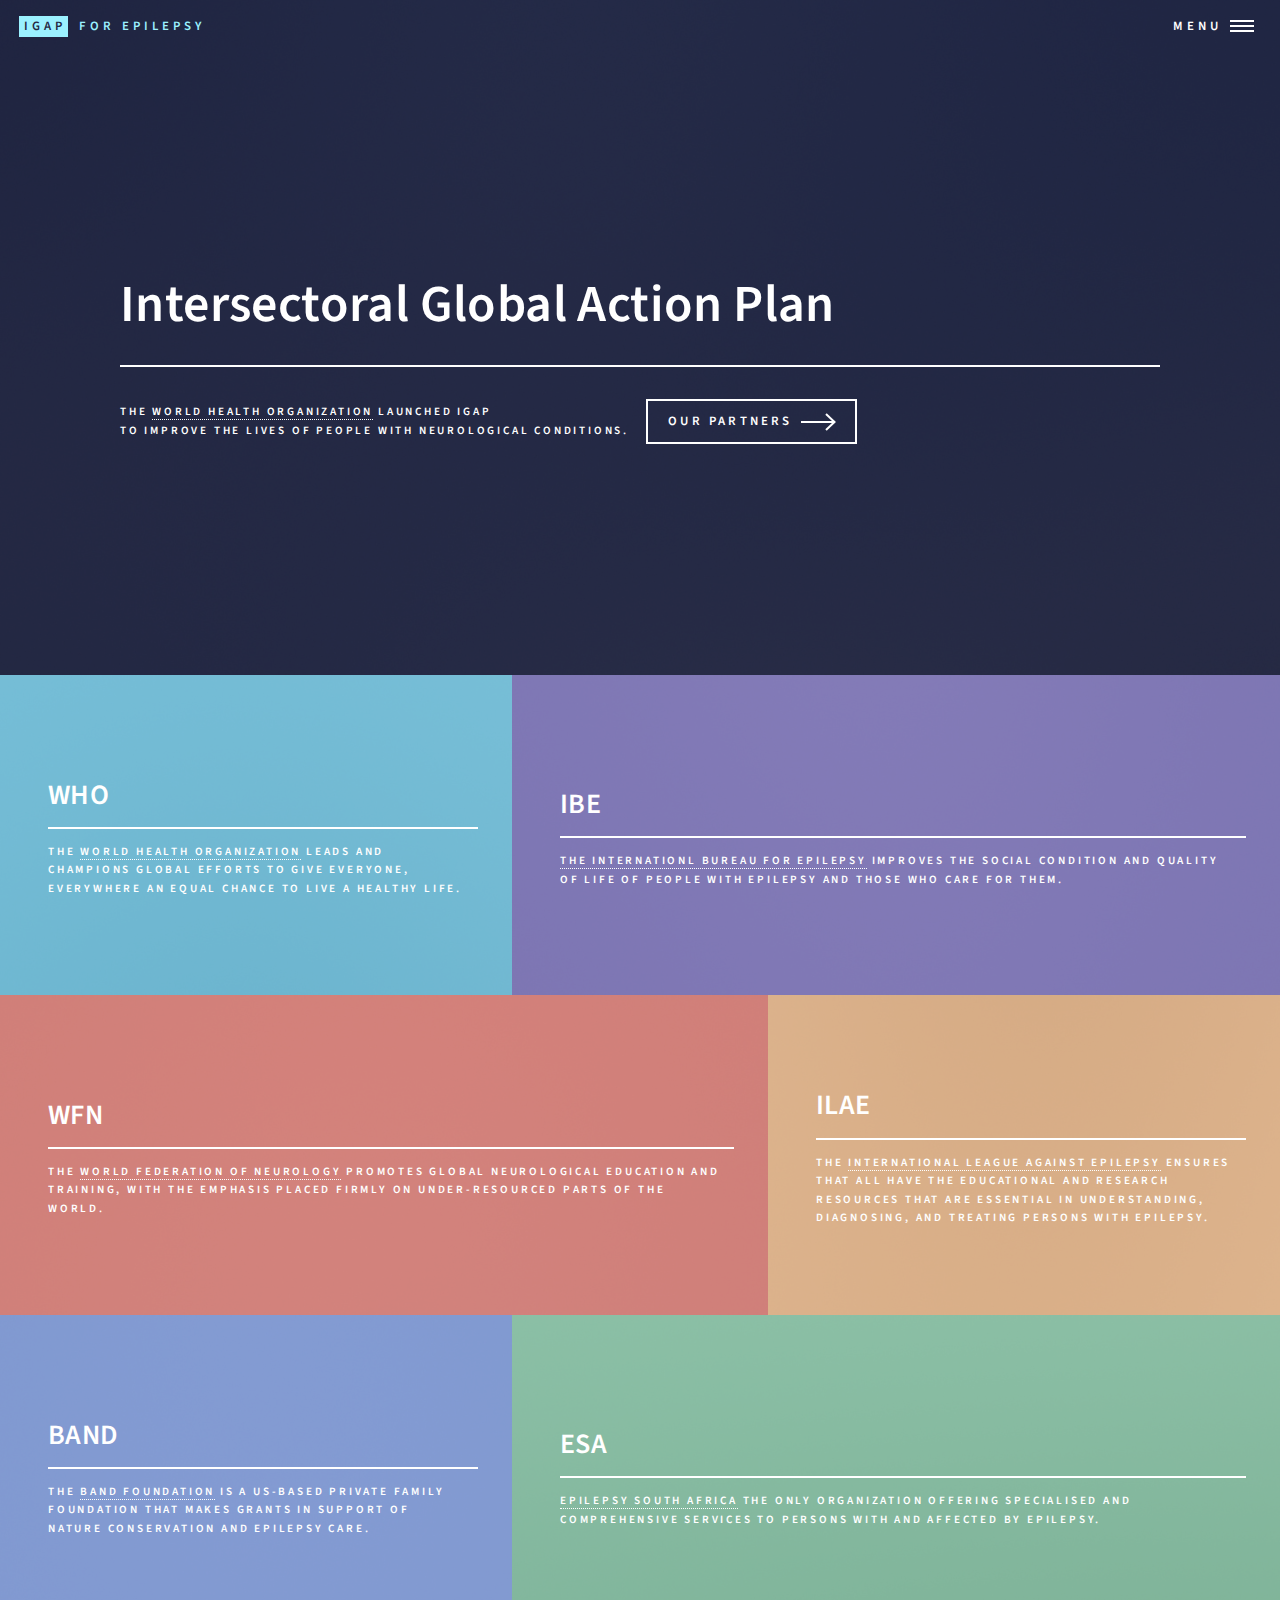
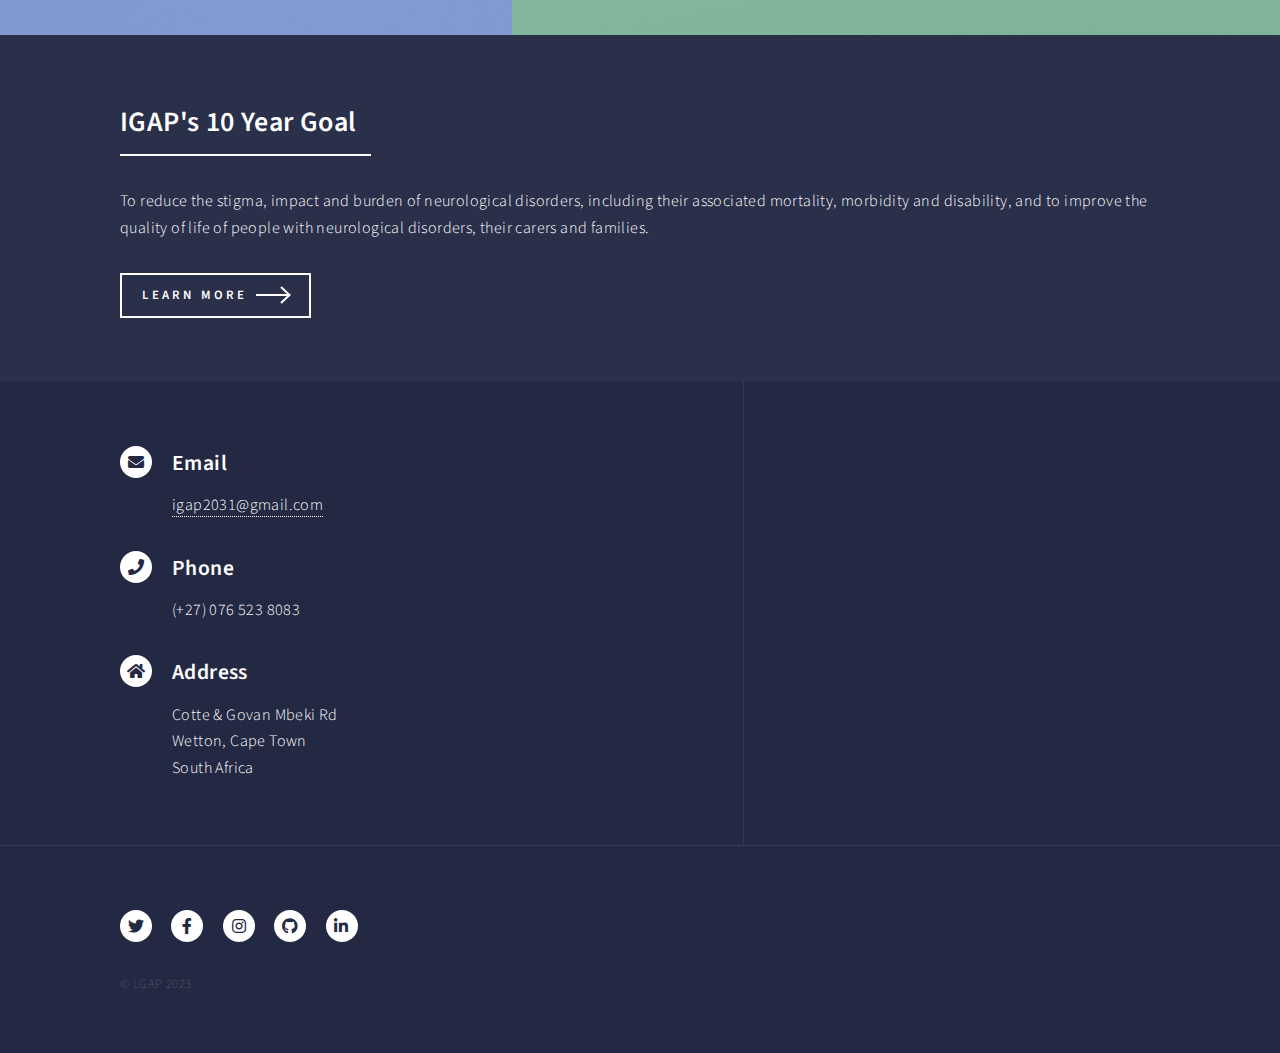
==== index.html @ 1a33cb38 "lgap initial" ====
<!DOCTYPE HTML>
<html>
	<head>
		<title>IGAP for Epilepsy</title>
		<meta charset="utf-8" />
		<meta name="viewport" content="width=device-width, initial-scale=1, user-scalable=no" />
		<link rel="stylesheet" href="assets/css/main.css" />
		<noscript><link rel="stylesheet" href="assets/css/noscript.css" /></noscript>
	</head>
	<body class="is-preload">

		<!-- Wrapper -->
			<div id="wrapper">

				<!-- Header -->
					<header id="header" class="alt">
						<a href="index.html" class="logo"><strong>IGAP</strong> <span>for Epilepsy</span></a>
						<nav>
							<a href="#menu">Menu</a>
						</nav>
					</header>

				<!-- Menu -->
					<nav id="menu">
						<ul class="links">
							<li><a href="index.html">Home</a></li>
							<li><a href="landing.html">Partners</a></li>
							<!-- <li><a href="#">Generic</a></li>
							<li><a href="elements.html">Elements</a></li> -->
						</ul>
					</nav>

				<!-- Banner -->
					<section id="banner" class="major">
						<div class="inner">
							<header class="major">
								<h1>Intersectoral Global Action Plan</h1>
							</header>
							<div class="content">
								<p>The <a href="https://www.who.int/">World Health Organization</a> launched IGAP<br/>
									to improve the lives of people with Neurological conditions. </p>
								<ul class="actions">
									<li><a href="#one" class="button next scrolly">Our Partners</a></li>
								</ul>
							</div>
						</div>
					</section>

				<!-- Main -->
					<div id="main">

						<!-- One -->
							<section id="one" class="tiles">
								<article>
									<span class="image">
										<img src="images/pic01.jpg" alt="" />
									</span>
									<header class="major">
										<h3><a href="landing.html" class="link">WHO</a></h3>
										<p>The <a href="https://www.who.int/about" target="_blank">World Health Organization</a> leads and champions global efforts to give everyone, everywhere an equal chance to live a healthy life.</p>
									</header>
								</article>
								<article>
									<span class="image">
										<img src="images/pic02.jpg" alt="" />
									</span>
									<header class="major">
										<h3><a href="landing.html" class="link">IBE</a></h3>
										<p><a href="https://www.ibe-epilepsy.org/about/" target="_blank">The Internationl Bureau for Epilepsy</a> improves the social condition and quality of life of people with epilepsy and those who care for them.</p>
									</header>
								</article>
								<article>
									<span class="image">
										<img src="images/pic06.jpg" alt="" />
									</span>
									<header class="major">
										<h3><a href="landing.html" class="link">WFN</a></h3>
										<p>The <a href="https://wfneurology.org/about-us" target="_blank">World Federation of Neurology</a> promotes global neurological education and training, with the emphasis placed firmly on under-resourced parts of the world.</p>
									</header>
								</article>
								<article>
									<span class="image">
										<img src="images/pic04.jpg" alt="" />
									</span>
									<header class="major">
										<h3><a href="landing.html" class="link">ILAE</a></h3>
										<p>The <a href="https://www.ilae.org/about-ilae" target="blank">International League Against Epilepsy</a> ensures that all have the educational and research resources that are essential in understanding, diagnosing, and treating persons with epilepsy.

										</p>
									</header>
								</article>
								<article>
									<span class="image">
										<img src="images/pic05.jpg" alt="" />
									</span>
									<header class="major">
										<h3><a href="landing.html" class="link">BAND</a></h3>
										<p>The <a href="https://bandfdn.org/about/" target="_blank">Band Foundation</a> is a US-based private family foundation that makes grants in support of nature conservation and epilepsy care.</a></p>
									</header>
								</article>
								<article>
									<span class="image">
										<img src="images/pic03.jpg" alt="" />
									</span>
									<header class="major">
										<h3><a href="landing.html" class="link">ESA</a></h3>
										<p><a href="https://epilepsy.org.za/about/" target="_blank">Epilepsy South Africa</a> the only organization offering specialised and comprehensive services to persons with and affected by epilepsy.</a></p>
									</header>	
								</article>
							</section>

						<!-- Two -->
							<section id="two">
								<div class="inner">
									<header class="major">
										<h2>IGAP's 10 Year Goal</h2>
									</header>
									<p>To reduce the stigma,
										impact and burden of
										neurological disorders,
										including their
										associated mortality,
										morbidity and disability,
										and to improve the
										quality of life of people
										with neurological
										disorders, their carers
										and families.</p>
									<ul class="actions">
										<li><a href="landing.html" class="button next">Learn More</a></li>
									</ul>
								</div>
							</section>

					</div>

				<!-- Contact -->
					<section id="contact">
						<div class="inner">
							<section>
								<section>
									<div class="contact-method">
										<span class="icon solid alt fa-envelope"></span>
										<h3>Email</h3>
										<a href="mailto:igap2031@gmail.com">igap2031@gmail.com</a>
									</div>
								</section>
								<section>
									<div class="contact-method">
										<span class="icon solid alt fa-phone"></span>
										<h3>Phone</h3>
										<span>(+27) 076 523 8083</span>
									</div>
								</section>
								<section>
									<div class="contact-method">
										<span class="icon solid alt fa-home"></span>
										<h3>Address</h3>
										<span>Cotte &amp; Govan Mbeki Rd<br />
										Wetton, Cape Town<br />
										South Africa</span><br/>

										
									</div>
								</section>
							</section>
						</div>
					</section>

				<!-- Footer -->
					<footer id="footer">
						<div class="inner">
							<ul class="icons">
								<li><a href="#" class="icon brands alt fa-twitter"><span class="label">Twitter</span></a></li>
								<li><a href="#" class="icon brands alt fa-facebook-f"><span class="label">Facebook</span></a></li>
								<li><a href="#" class="icon brands alt fa-instagram"><span class="label">Instagram</span></a></li>
								<li><a href="#" class="icon brands alt fa-github"><span class="label">GitHub</span></a></li>
								<li><a href="#" class="icon brands alt fa-linkedin-in"><span class="label">LinkedIn</span></a></li>
							</ul>
							<ul class="copyright">
								<li>&copy; LGAP 2023</li>
							</ul>
						</div>
					</footer>

			</div>

		<!-- Scripts -->
			<script src="assets/js/jquery.min.js"></script>
			<script src="assets/js/jquery.scrolly.min.js"></script>
			<script src="assets/js/jquery.scrollex.min.js"></script>
			<script src="assets/js/browser.min.js"></script>
			<script src="assets/js/breakpoints.min.js"></script>
			<script src="assets/js/util.js"></script>
			<script src="assets/js/main.js"></script>

	</body>
</html>
---- assets/css/main.css ----
@import url(fontawesome-all.min.css);
@import url("https://fonts.googleapis.com/css?family=Source+Sans+Pro:300,300italic,600,600italic");

/*
	Forty by HTML5 UP
	html5up.net | @ajlkn
	Free for personal and commercial use under the CCA 3.0 license (html5up.net/license)
*/

html, body, div, span, applet, object,
iframe, h1, h2, h3, h4, h5, h6, p, blockquote,
pre, a, abbr, acronym, address, big, cite,
code, del, dfn, em, img, ins, kbd, q, s, samp,
small, strike, strong, sub, sup, tt, var, b,
u, i, center, dl, dt, dd, ol, ul, li, fieldset,
form, label, legend, table, caption, tbody,
tfoot, thead, tr, th, td, article, aside,
canvas, details, embed, figure, figcaption,
footer, header, hgroup, menu, nav, output, ruby,
section, summary, time, mark, audio, video {
	margin: 0;
	padding: 0;
	border: 0;
	font-size: 100%;
	font: inherit;
	vertical-align: baseline;}

article, aside, details, figcaption, figure,
footer, header, hgroup, menu, nav, section {
	display: block;}

body {
	line-height: 1;
}

ol, ul {
	list-style: none;
}

blockquote, q {
	quotes: none;
}

	blockquote:before, blockquote:after, q:before, q:after {
		content: '';
		content: none;
	}

table {
	border-collapse: collapse;
	border-spacing: 0;
}

body {
	-webkit-text-size-adjust: none;
}

mark {
	background-color: transparent;
	color: inherit;
}

input::-moz-focus-inner {
	border: 0;
	padding: 0;
}

input, select, textarea {
	-moz-appearance: none;
	-webkit-appearance: none;
	-ms-appearance: none;
	appearance: none;
}

/* Basic */

	@-ms-viewport {
		width: device-width;
	}

	body {
		-ms-overflow-style: scrollbar;
	}

	@media screen and (max-width: 480px) {

		html, body {
			min-width: 320px;
		}

	}

	html {
		box-sizing: border-box;
	}

	*, *:before, *:after {
		box-sizing: inherit;
	}

	body {
		background: #242943;
	}

		body.is-preload *, body.is-preload *:before, body.is-preload *:after {
			-moz-animation: none !important;
			-webkit-animation: none !important;
			-ms-animation: none !important;
			animation: none !important;
			-moz-transition: none !important;
			-webkit-transition: none !important;
			-ms-transition: none !important;
			transition: none !important;
		}

/* Type */

	body, input, select, textarea {
		color: #ffffff;
		font-family: "Source Sans Pro", Helvetica, sans-serif;
		font-size: 17pt;
		font-weight: 300;
		letter-spacing: 0.025em;
		line-height: 1.65;
	}

		@media screen and (max-width: 1680px) {

			body, input, select, textarea {
				font-size: 14pt;
			}

		}

		@media screen and (max-width: 1280px) {

			body, input, select, textarea {
				font-size: 12pt;
			}

		}

		@media screen and (max-width: 360px) {

			body, input, select, textarea {
				font-size: 11pt;
			}

		}

	a {
		-moz-transition: color 0.2s ease-in-out, border-bottom-color 0.2s ease-in-out;
		-webkit-transition: color 0.2s ease-in-out, border-bottom-color 0.2s ease-in-out;
		-ms-transition: color 0.2s ease-in-out, border-bottom-color 0.2s ease-in-out;
		transition: color 0.2s ease-in-out, border-bottom-color 0.2s ease-in-out;
		border-bottom: dotted 1px;
		color: inherit;
		text-decoration: none;
	}

		a:hover {
			border-bottom-color: transparent;
			color: #9bf1ff !important;
		}

		a:active {
			color: #53e3fb !important;
		}

	strong, b {
		color: #ffffff;
		font-weight: 600;
	}

	em, i {
		font-style: italic;
	}

	p {
		margin: 0 0 2em 0;
	}

	h1, h2, h3, h4, h5, h6 {
		color: #ffffff;
		font-weight: 600;
		line-height: 1.65;
		margin: 0 0 1em 0;
	}

		h1 a, h2 a, h3 a, h4 a, h5 a, h6 a {
			color: inherit;
			border-bottom: 0;
		}

	h1 {
		font-size: 2.5em;
	}

	h2 {
		font-size: 1.75em;
	}

	h3 {
		font-size: 1.35em;
	}

	h4 {
		font-size: 1.1em;
	}

	h5 {
		font-size: 0.9em;
	}

	h6 {
		font-size: 0.7em;
	}

	@media screen and (max-width: 736px) {

		h1 {
			font-size: 2em;
		}

		h2 {
			font-size: 1.5em;
		}

		h3 {
			font-size: 1.25em;
		}

	}

	sub {
		font-size: 0.8em;
		position: relative;
		top: 0.5em;
	}

	sup {
		font-size: 0.8em;
		position: relative;
		top: -0.5em;
	}

	blockquote {
		border-left: solid 4px rgba(212, 212, 255, 0.1);
		font-style: italic;
		margin: 0 0 2em 0;
		padding: 0.5em 0 0.5em 2em;
	}

	code {
		background: rgba(212, 212, 255, 0.035);
		font-family: "Courier New", monospace;
		font-size: 0.9em;
		margin: 0 0.25em;
		padding: 0.25em 0.65em;
	}

	pre {
		-webkit-overflow-scrolling: touch;
		font-family: "Courier New", monospace;
		font-size: 0.9em;
		margin: 0 0 2em 0;
	}

		pre code {
			display: block;
			line-height: 1.75;
			padding: 1em 1.5em;
			overflow-x: auto;
		}

	hr {
		border: 0;
		border-bottom: solid 1px rgba(212, 212, 255, 0.1);
		margin: 2em 0;
	}

		hr.major {
			margin: 3em 0;
		}

	.align-left {
		text-align: left;
	}

	.align-center {
		text-align: center;
	}

	.align-right {
		text-align: right;
	}

/* Row */

	.row {
		display: flex;
		flex-wrap: wrap;
		box-sizing: border-box;
		align-items: stretch;
	}

		.row > * {
			box-sizing: border-box;
		}

		.row.gtr-uniform > * > :last-child {
			margin-bottom: 0;
		}

		.row.aln-left {
			justify-content: flex-start;
		}

		.row.aln-center {
			justify-content: center;
		}

		.row.aln-right {
			justify-content: flex-end;
		}

		.row.aln-top {
			align-items: flex-start;
		}

		.row.aln-middle {
			align-items: center;
		}

		.row.aln-bottom {
			align-items: flex-end;
		}

		.row > .imp {
			order: -1;
		}

		.row > .col-1 {
			width: 8.33333%;
		}

		.row > .off-1 {
			margin-left: 8.33333%;
		}

		.row > .col-2 {
			width: 16.66667%;
		}

		.row > .off-2 {
			margin-left: 16.66667%;
		}

		.row > .col-3 {
			width: 25%;
		}

		.row > .off-3 {
			margin-left: 25%;
		}

		.row > .col-4 {
			width: 33.33333%;
		}

		.row > .off-4 {
			margin-left: 33.33333%;
		}

		.row > .col-5 {
			width: 41.66667%;
		}

		.row > .off-5 {
			margin-left: 41.66667%;
		}

		.row > .col-6 {
			width: 50%;
		}

		.row > .off-6 {
			margin-left: 50%;
		}

		.row > .col-7 {
			width: 58.33333%;
		}

		.row > .off-7 {
			margin-left: 58.33333%;
		}

		.row > .col-8 {
			width: 66.66667%;
		}

		.row > .off-8 {
			margin-left: 66.66667%;
		}

		.row > .col-9 {
			width: 75%;
		}

		.row > .off-9 {
			margin-left: 75%;
		}

		.row > .col-10 {
			width: 83.33333%;
		}

		.row > .off-10 {
			margin-left: 83.33333%;
		}

		.row > .col-11 {
			width: 91.66667%;
		}

		.row > .off-11 {
			margin-left: 91.66667%;
		}

		.row > .col-12 {
			width: 100%;
		}

		.row > .off-12 {
			margin-left: 100%;
		}

		.row.gtr-0 {
			margin-top: 0;
			margin-left: 0em;
		}

			.row.gtr-0 > * {
				padding: 0 0 0 0em;
			}

			.row.gtr-0.gtr-uniform {
				margin-top: 0em;
			}

				.row.gtr-0.gtr-uniform > * {
					padding-top: 0em;
				}

		.row.gtr-25 {
			margin-top: 0;
			margin-left: -0.5em;
		}

			.row.gtr-25 > * {
				padding: 0 0 0 0.5em;
			}

			.row.gtr-25.gtr-uniform {
				margin-top: -0.5em;
			}

				.row.gtr-25.gtr-uniform > * {
					padding-top: 0.5em;
				}

		.row.gtr-50 {
			margin-top: 0;
			margin-left: -1em;
		}

			.row.gtr-50 > * {
				padding: 0 0 0 1em;
			}

			.row.gtr-50.gtr-uniform {
				margin-top: -1em;
			}

				.row.gtr-50.gtr-uniform > * {
					padding-top: 1em;
				}

		.row {
			margin-top: 0;
			margin-left: -2em;
		}

			.row > * {
				padding: 0 0 0 2em;
			}

			.row.gtr-uniform {
				margin-top: -2em;
			}

				.row.gtr-uniform > * {
					padding-top: 2em;
				}

		.row.gtr-150 {
			margin-top: 0;
			margin-left: -3em;
		}

			.row.gtr-150 > * {
				padding: 0 0 0 3em;
			}

			.row.gtr-150.gtr-uniform {
				margin-top: -3em;
			}

				.row.gtr-150.gtr-uniform > * {
					padding-top: 3em;
				}

		.row.gtr-200 {
			margin-top: 0;
			margin-left: -4em;
		}

			.row.gtr-200 > * {
				padding: 0 0 0 4em;
			}

			.row.gtr-200.gtr-uniform {
				margin-top: -4em;
			}

				.row.gtr-200.gtr-uniform > * {
					padding-top: 4em;
				}

		@media screen and (max-width: 1680px) {

			.row {
				display: flex;
				flex-wrap: wrap;
				box-sizing: border-box;
				align-items: stretch;
			}

				.row > * {
					box-sizing: border-box;
				}

				.row.gtr-uniform > * > :last-child {
					margin-bottom: 0;
				}

				.row.aln-left {
					justify-content: flex-start;
				}

				.row.aln-center {
					justify-content: center;
				}

				.row.aln-right {
					justify-content: flex-end;
				}

				.row.aln-top {
					align-items: flex-start;
				}

				.row.aln-middle {
					align-items: center;
				}

				.row.aln-bottom {
					align-items: flex-end;
				}

				.row > .imp-xlarge {
					order: -1;
				}

				.row > .col-1-xlarge {
					width: 8.33333%;
				}

				.row > .off-1-xlarge {
					margin-left: 8.33333%;
				}

				.row > .col-2-xlarge {
					width: 16.66667%;
				}

				.row > .off-2-xlarge {
					margin-left: 16.66667%;
				}

				.row > .col-3-xlarge {
					width: 25%;
				}

				.row > .off-3-xlarge {
					margin-left: 25%;
				}

				.row > .col-4-xlarge {
					width: 33.33333%;
				}

				.row > .off-4-xlarge {
					margin-left: 33.33333%;
				}

				.row > .col-5-xlarge {
					width: 41.66667%;
				}

				.row > .off-5-xlarge {
					margin-left: 41.66667%;
				}

				.row > .col-6-xlarge {
					width: 50%;
				}

				.row > .off-6-xlarge {
					margin-left: 50%;
				}

				.row > .col-7-xlarge {
					width: 58.33333%;
				}

				.row > .off-7-xlarge {
					margin-left: 58.33333%;
				}

				.row > .col-8-xlarge {
					width: 66.66667%;
				}

				.row > .off-8-xlarge {
					margin-left: 66.66667%;
				}

				.row > .col-9-xlarge {
					width: 75%;
				}

				.row > .off-9-xlarge {
					margin-left: 75%;
				}

				.row > .col-10-xlarge {
					width: 83.33333%;
				}

				.row > .off-10-xlarge {
					margin-left: 83.33333%;
				}

				.row > .col-11-xlarge {
					width: 91.66667%;
				}

				.row > .off-11-xlarge {
					margin-left: 91.66667%;
				}

				.row > .col-12-xlarge {
					width: 100%;
				}

				.row > .off-12-xlarge {
					margin-left: 100%;
				}

				.row.gtr-0 {
					margin-top: 0;
					margin-left: 0em;
				}

					.row.gtr-0 > * {
						padding: 0 0 0 0em;
					}

					.row.gtr-0.gtr-uniform {
						margin-top: 0em;
					}

						.row.gtr-0.gtr-uniform > * {
							padding-top: 0em;
						}

				.row.gtr-25 {
					margin-top: 0;
					margin-left: -0.5em;
				}

					.row.gtr-25 > * {
						padding: 0 0 0 0.5em;
					}

					.row.gtr-25.gtr-uniform {
						margin-top: -0.5em;
					}

						.row.gtr-25.gtr-uniform > * {
							padding-top: 0.5em;
						}

				.row.gtr-50 {
					margin-top: 0;
					margin-left: -1em;
				}

					.row.gtr-50 > * {
						padding: 0 0 0 1em;
					}

					.row.gtr-50.gtr-uniform {
						margin-top: -1em;
					}

						.row.gtr-50.gtr-uniform > * {
							padding-top: 1em;
						}

				.row {
					margin-top: 0;
					margin-left: -2em;
				}

					.row > * {
						padding: 0 0 0 2em;
					}

					.row.gtr-uniform {
						margin-top: -2em;
					}

						.row.gtr-uniform > * {
							padding-top: 2em;
						}

				.row.gtr-150 {
					margin-top: 0;
					margin-left: -3em;
				}

					.row.gtr-150 > * {
						padding: 0 0 0 3em;
					}

					.row.gtr-150.gtr-uniform {
						margin-top: -3em;
					}

						.row.gtr-150.gtr-uniform > * {
							padding-top: 3em;
						}

				.row.gtr-200 {
					margin-top: 0;
					margin-left: -4em;
				}

					.row.gtr-200 > * {
						padding: 0 0 0 4em;
					}

					.row.gtr-200.gtr-uniform {
						margin-top: -4em;
					}

						.row.gtr-200.gtr-uniform > * {
							padding-top: 4em;
						}

		}

		@media screen and (max-width: 1280px) {

			.row {
				display: flex;
				flex-wrap: wrap;
				box-sizing: border-box;
				align-items: stretch;
			}

				.row > * {
					box-sizing: border-box;
				}

				.row.gtr-uniform > * > :last-child {
					margin-bottom: 0;
				}

				.row.aln-left {
					justify-content: flex-start;
				}

				.row.aln-center {
					justify-content: center;
				}

				.row.aln-right {
					justify-content: flex-end;
				}

				.row.aln-top {
					align-items: flex-start;
				}

				.row.aln-middle {
					align-items: center;
				}

				.row.aln-bottom {
					align-items: flex-end;
				}

				.row > .imp-large {
					order: -1;
				}

				.row > .col-1-large {
					width: 8.33333%;
				}

				.row > .off-1-large {
					margin-left: 8.33333%;
				}

				.row > .col-2-large {
					width: 16.66667%;
				}

				.row > .off-2-large {
					margin-left: 16.66667%;
				}

				.row > .col-3-large {
					width: 25%;
				}

				.row > .off-3-large {
					margin-left: 25%;
				}

				.row > .col-4-large {
					width: 33.33333%;
				}

				.row > .off-4-large {
					margin-left: 33.33333%;
				}

				.row > .col-5-large {
					width: 41.66667%;
				}

				.row > .off-5-large {
					margin-left: 41.66667%;
				}

				.row > .col-6-large {
					width: 50%;
				}

				.row > .off-6-large {
					margin-left: 50%;
				}

				.row > .col-7-large {
					width: 58.33333%;
				}

				.row > .off-7-large {
					margin-left: 58.33333%;
				}

				.row > .col-8-large {
					width: 66.66667%;
				}

				.row > .off-8-large {
					margin-left: 66.66667%;
				}

				.row > .col-9-large {
					width: 75%;
				}

				.row > .off-9-large {
					margin-left: 75%;
				}

				.row > .col-10-large {
					width: 83.33333%;
				}

				.row > .off-10-large {
					margin-left: 83.33333%;
				}

				.row > .col-11-large {
					width: 91.66667%;
				}

				.row > .off-11-large {
					margin-left: 91.66667%;
				}

				.row > .col-12-large {
					width: 100%;
				}

				.row > .off-12-large {
					margin-left: 100%;
				}

				.row.gtr-0 {
					margin-top: 0;
					margin-left: 0em;
				}

					.row.gtr-0 > * {
						padding: 0 0 0 0em;
					}

					.row.gtr-0.gtr-uniform {
						margin-top: 0em;
					}

						.row.gtr-0.gtr-uniform > * {
							padding-top: 0em;
						}

				.row.gtr-25 {
					margin-top: 0;
					margin-left: -0.375em;
				}

					.row.gtr-25 > * {
						padding: 0 0 0 0.375em;
					}

					.row.gtr-25.gtr-uniform {
						margin-top: -0.375em;
					}

						.row.gtr-25.gtr-uniform > * {
							padding-top: 0.375em;
						}

				.row.gtr-50 {
					margin-top: 0;
					margin-left: -0.75em;
				}

					.row.gtr-50 > * {
						padding: 0 0 0 0.75em;
					}

					.row.gtr-50.gtr-uniform {
						margin-top: -0.75em;
					}

						.row.gtr-50.gtr-uniform > * {
							padding-top: 0.75em;
						}

				.row {
					margin-top: 0;
					margin-left: -1.5em;
				}

					.row > * {
						padding: 0 0 0 1.5em;
					}

					.row.gtr-uniform {
						margin-top: -1.5em;
					}

						.row.gtr-uniform > * {
							padding-top: 1.5em;
						}

				.row.gtr-150 {
					margin-top: 0;
					margin-left: -2.25em;
				}

					.row.gtr-150 > * {
						padding: 0 0 0 2.25em;
					}

					.row.gtr-150.gtr-uniform {
						margin-top: -2.25em;
					}

						.row.gtr-150.gtr-uniform > * {
							padding-top: 2.25em;
						}

				.row.gtr-200 {
					margin-top: 0;
					margin-left: -3em;
				}

					.row.gtr-200 > * {
						padding: 0 0 0 3em;
					}

					.row.gtr-200.gtr-uniform {
						margin-top: -3em;
					}

						.row.gtr-200.gtr-uniform > * {
							padding-top: 3em;
						}

		}

		@media screen and (max-width: 980px) {

			.row {
				display: flex;
				flex-wrap: wrap;
				box-sizing: border-box;
				align-items: stretch;
			}

				.row > * {
					box-sizing: border-box;
				}

				.row.gtr-uniform > * > :last-child {
					margin-bottom: 0;
				}

				.row.aln-left {
					justify-content: flex-start;
				}

				.row.aln-center {
					justify-content: center;
				}

				.row.aln-right {
					justify-content: flex-end;
				}

				.row.aln-top {
					align-items: flex-start;
				}

				.row.aln-middle {
					align-items: center;
				}

				.row.aln-bottom {
					align-items: flex-end;
				}

				.row > .imp-medium {
					order: -1;
				}

				.row > .col-1-medium {
					width: 8.33333%;
				}

				.row > .off-1-medium {
					margin-left: 8.33333%;
				}

				.row > .col-2-medium {
					width: 16.66667%;
				}

				.row > .off-2-medium {
					margin-left: 16.66667%;
				}

				.row > .col-3-medium {
					width: 25%;
				}

				.row > .off-3-medium {
					margin-left: 25%;
				}

				.row > .col-4-medium {
					width: 33.33333%;
				}

				.row > .off-4-medium {
					margin-left: 33.33333%;
				}

				.row > .col-5-medium {
					width: 41.66667%;
				}

				.row > .off-5-medium {
					margin-left: 41.66667%;
				}

				.row > .col-6-medium {
					width: 50%;
				}

				.row > .off-6-medium {
					margin-left: 50%;
				}

				.row > .col-7-medium {
					width: 58.33333%;
				}

				.row > .off-7-medium {
					margin-left: 58.33333%;
				}

				.row > .col-8-medium {
					width: 66.66667%;
				}

				.row > .off-8-medium {
					margin-left: 66.66667%;
				}

				.row > .col-9-medium {
					width: 75%;
				}

				.row > .off-9-medium {
					margin-left: 75%;
				}

				.row > .col-10-medium {
					width: 83.33333%;
				}

				.row > .off-10-medium {
					margin-left: 83.33333%;
				}

				.row > .col-11-medium {
					width: 91.66667%;
				}

				.row > .off-11-medium {
					margin-left: 91.66667%;
				}

				.row > .col-12-medium {
					width: 100%;
				}

				.row > .off-12-medium {
					margin-left: 100%;
				}

				.row.gtr-0 {
					margin-top: 0;
					margin-left: 0em;
				}

					.row.gtr-0 > * {
						padding: 0 0 0 0em;
					}

					.row.gtr-0.gtr-uniform {
						margin-top: 0em;
					}

						.row.gtr-0.gtr-uniform > * {
							padding-top: 0em;
						}

				.row.gtr-25 {
					margin-top: 0;
					margin-left: -0.375em;
				}

					.row.gtr-25 > * {
						padding: 0 0 0 0.375em;
					}

					.row.gtr-25.gtr-uniform {
						margin-top: -0.375em;
					}

						.row.gtr-25.gtr-uniform > * {
							padding-top: 0.375em;
						}

				.row.gtr-50 {
					margin-top: 0;
					margin-left: -0.75em;
				}

					.row.gtr-50 > * {
						padding: 0 0 0 0.75em;
					}

					.row.gtr-50.gtr-uniform {
						margin-top: -0.75em;
					}

						.row.gtr-50.gtr-uniform > * {
							padding-top: 0.75em;
						}

				.row {
					margin-top: 0;
					margin-left: -1.5em;
				}

					.row > * {
						padding: 0 0 0 1.5em;
					}

					.row.gtr-uniform {
						margin-top: -1.5em;
					}

						.row.gtr-uniform > * {
							padding-top: 1.5em;
						}

				.row.gtr-150 {
					margin-top: 0;
					margin-left: -2.25em;
				}

					.row.gtr-150 > * {
						padding: 0 0 0 2.25em;
					}

					.row.gtr-150.gtr-uniform {
						margin-top: -2.25em;
					}

						.row.gtr-150.gtr-uniform > * {
							padding-top: 2.25em;
						}

				.row.gtr-200 {
					margin-top: 0;
					margin-left: -3em;
				}

					.row.gtr-200 > * {
						padding: 0 0 0 3em;
					}

					.row.gtr-200.gtr-uniform {
						margin-top: -3em;
					}

						.row.gtr-200.gtr-uniform > * {
							padding-top: 3em;
						}

		}

		@media screen and (max-width: 736px) {

			.row {
				display: flex;
				flex-wrap: wrap;
				box-sizing: border-box;
				align-items: stretch;
			}

				.row > * {
					box-sizing: border-box;
				}

				.row.gtr-uniform > * > :last-child {
					margin-bottom: 0;
				}

				.row.aln-left {
					justify-content: flex-start;
				}

				.row.aln-center {
					justify-content: center;
				}

				.row.aln-right {
					justify-content: flex-end;
				}

				.row.aln-top {
					align-items: flex-start;
				}

				.row.aln-middle {
					align-items: center;
				}

				.row.aln-bottom {
					align-items: flex-end;
				}

				.row > .imp-small {
					order: -1;
				}

				.row > .col-1-small {
					width: 8.33333%;
				}

				.row > .off-1-small {
					margin-left: 8.33333%;
				}

				.row > .col-2-small {
					width: 16.66667%;
				}

				.row > .off-2-small {
					margin-left: 16.66667%;
				}

				.row > .col-3-small {
					width: 25%;
				}

				.row > .off-3-small {
					margin-left: 25%;
				}

				.row > .col-4-small {
					width: 33.33333%;
				}

				.row > .off-4-small {
					margin-left: 33.33333%;
				}

				.row > .col-5-small {
					width: 41.66667%;
				}

				.row > .off-5-small {
					margin-left: 41.66667%;
				}

				.row > .col-6-small {
					width: 50%;
				}

				.row > .off-6-small {
					margin-left: 50%;
				}

				.row > .col-7-small {
					width: 58.33333%;
				}

				.row > .off-7-small {
					margin-left: 58.33333%;
				}

				.row > .col-8-small {
					width: 66.66667%;
				}

				.row > .off-8-small {
					margin-left: 66.66667%;
				}

				.row > .col-9-small {
					width: 75%;
				}

				.row > .off-9-small {
					margin-left: 75%;
				}

				.row > .col-10-small {
					width: 83.33333%;
				}

				.row > .off-10-small {
					margin-left: 83.33333%;
				}

				.row > .col-11-small {
					width: 91.66667%;
				}

				.row > .off-11-small {
					margin-left: 91.66667%;
				}

				.row > .col-12-small {
					width: 100%;
				}

				.row > .off-12-small {
					margin-left: 100%;
				}

				.row.gtr-0 {
					margin-top: 0;
					margin-left: 0em;
				}

					.row.gtr-0 > * {
						padding: 0 0 0 0em;
					}

					.row.gtr-0.gtr-uniform {
						margin-top: 0em;
					}

						.row.gtr-0.gtr-uniform > * {
							padding-top: 0em;
						}

				.row.gtr-25 {
					margin-top: 0;
					margin-left: -0.3125em;
				}

					.row.gtr-25 > * {
						padding: 0 0 0 0.3125em;
					}

					.row.gtr-25.gtr-uniform {
						margin-top: -0.3125em;
					}

						.row.gtr-25.gtr-uniform > * {
							padding-top: 0.3125em;
						}

				.row.gtr-50 {
					margin-top: 0;
					margin-left: -0.625em;
				}

					.row.gtr-50 > * {
						padding: 0 0 0 0.625em;
					}

					.row.gtr-50.gtr-uniform {
						margin-top: -0.625em;
					}

						.row.gtr-50.gtr-uniform > * {
							padding-top: 0.625em;
						}

				.row {
					margin-top: 0;
					margin-left: -1.25em;
				}

					.row > * {
						padding: 0 0 0 1.25em;
					}

					.row.gtr-uniform {
						margin-top: -1.25em;
					}

						.row.gtr-uniform > * {
							padding-top: 1.25em;
						}

				.row.gtr-150 {
					margin-top: 0;
					margin-left: -1.875em;
				}

					.row.gtr-150 > * {
						padding: 0 0 0 1.875em;
					}

					.row.gtr-150.gtr-uniform {
						margin-top: -1.875em;
					}

						.row.gtr-150.gtr-uniform > * {
							padding-top: 1.875em;
						}

				.row.gtr-200 {
					margin-top: 0;
					margin-left: -2.5em;
				}

					.row.gtr-200 > * {
						padding: 0 0 0 2.5em;
					}

					.row.gtr-200.gtr-uniform {
						margin-top: -2.5em;
					}

						.row.gtr-200.gtr-uniform > * {
							padding-top: 2.5em;
						}

		}

		@media screen and (max-width: 480px) {

			.row {
				display: flex;
				flex-wrap: wrap;
				box-sizing: border-box;
				align-items: stretch;
			}

				.row > * {
					box-sizing: border-box;
				}

				.row.gtr-uniform > * > :last-child {
					margin-bottom: 0;
				}

				.row.aln-left {
					justify-content: flex-start;
				}

				.row.aln-center {
					justify-content: center;
				}

				.row.aln-right {
					justify-content: flex-end;
				}

				.row.aln-top {
					align-items: flex-start;
				}

				.row.aln-middle {
					align-items: center;
				}

				.row.aln-bottom {
					align-items: flex-end;
				}

				.row > .imp-xsmall {
					order: -1;
				}

				.row > .col-1-xsmall {
					width: 8.33333%;
				}

				.row > .off-1-xsmall {
					margin-left: 8.33333%;
				}

				.row > .col-2-xsmall {
					width: 16.66667%;
				}

				.row > .off-2-xsmall {
					margin-left: 16.66667%;
				}

				.row > .col-3-xsmall {
					width: 25%;
				}

				.row > .off-3-xsmall {
					margin-left: 25%;
				}

				.row > .col-4-xsmall {
					width: 33.33333%;
				}

				.row > .off-4-xsmall {
					margin-left: 33.33333%;
				}

				.row > .col-5-xsmall {
					width: 41.66667%;
				}

				.row > .off-5-xsmall {
					margin-left: 41.66667%;
				}

				.row > .col-6-xsmall {
					width: 50%;
				}

				.row > .off-6-xsmall {
					margin-left: 50%;
				}

				.row > .col-7-xsmall {
					width: 58.33333%;
				}

				.row > .off-7-xsmall {
					margin-left: 58.33333%;
				}

				.row > .col-8-xsmall {
					width: 66.66667%;
				}

				.row > .off-8-xsmall {
					margin-left: 66.66667%;
				}

				.row > .col-9-xsmall {
					width: 75%;
				}

				.row > .off-9-xsmall {
					margin-left: 75%;
				}

				.row > .col-10-xsmall {
					width: 83.33333%;
				}

				.row > .off-10-xsmall {
					margin-left: 83.33333%;
				}

				.row > .col-11-xsmall {
					width: 91.66667%;
				}

				.row > .off-11-xsmall {
					margin-left: 91.66667%;
				}

				.row > .col-12-xsmall {
					width: 100%;
				}

				.row > .off-12-xsmall {
					margin-left: 100%;
				}

				.row.gtr-0 {
					margin-top: 0;
					margin-left: 0em;
				}

					.row.gtr-0 > * {
						padding: 0 0 0 0em;
					}

					.row.gtr-0.gtr-uniform {
						margin-top: 0em;
					}

						.row.gtr-0.gtr-uniform > * {
							padding-top: 0em;
						}

				.row.gtr-25 {
					margin-top: 0;
					margin-left: -0.3125em;
				}

					.row.gtr-25 > * {
						padding: 0 0 0 0.3125em;
					}

					.row.gtr-25.gtr-uniform {
						margin-top: -0.3125em;
					}

						.row.gtr-25.gtr-uniform > * {
							padding-top: 0.3125em;
						}

				.row.gtr-50 {
					margin-top: 0;
					margin-left: -0.625em;
				}

					.row.gtr-50 > * {
						padding: 0 0 0 0.625em;
					}

					.row.gtr-50.gtr-uniform {
						margin-top: -0.625em;
					}

						.row.gtr-50.gtr-uniform > * {
							padding-top: 0.625em;
						}

				.row {
					margin-top: 0;
					margin-left: -1.25em;
				}

					.row > * {
						padding: 0 0 0 1.25em;
					}

					.row.gtr-uniform {
						margin-top: -1.25em;
					}

						.row.gtr-uniform > * {
							padding-top: 1.25em;
						}

				.row.gtr-150 {
					margin-top: 0;
					margin-left: -1.875em;
				}

					.row.gtr-150 > * {
						padding: 0 0 0 1.875em;
					}

					.row.gtr-150.gtr-uniform {
						margin-top: -1.875em;
					}

						.row.gtr-150.gtr-uniform > * {
							padding-top: 1.875em;
						}

				.row.gtr-200 {
					margin-top: 0;
					margin-left: -2.5em;
				}

					.row.gtr-200 > * {
						padding: 0 0 0 2.5em;
					}

					.row.gtr-200.gtr-uniform {
						margin-top: -2.5em;
					}

						.row.gtr-200.gtr-uniform > * {
							padding-top: 2.5em;
						}

		}

/* Section/Article */

	section.special, article.special {
		text-align: center;
	}

	header.major {
		width: -moz-max-content;
		width: -webkit-max-content;
		width: -ms-max-content;
		width: max-content;
		margin-bottom: 2em;
	}

		header.major > :first-child {
			margin-bottom: 0;
			width: calc(100% + 0.5em);
		}

			header.major > :first-child:after {
				content: '';
				background-color: #ffffff;
				display: block;
				height: 2px;
				margin: 0.325em 0 0.5em 0;
				width: 100%;
			}

		header.major > p {
			font-size: 0.7em;
			font-weight: 600;
			letter-spacing: 0.25em;
			margin-bottom: 0;
			text-transform: uppercase;
		}

		body.is-ie header.major > :first-child:after {
			max-width: 9em;
		}

		body.is-ie header.major > h1:after {
			max-width: 100% !important;
		}

	@media screen and (max-width: 736px) {

		header.major > p br {
			display: none;
		}

	}

/* Form */

	form {
		margin: 0 0 2em 0;
	}

		form > :last-child {
			margin-bottom: 0;
		}

		form > .fields {
			display: -moz-flex;
			display: -webkit-flex;
			display: -ms-flex;
			display: flex;
			-moz-flex-wrap: wrap;
			-webkit-flex-wrap: wrap;
			-ms-flex-wrap: wrap;
			flex-wrap: wrap;
			width: calc(100% + 3em);
			margin: -1.5em 0 2em -1.5em;
		}

			form > .fields > .field {
				-moz-flex-grow: 0;
				-webkit-flex-grow: 0;
				-ms-flex-grow: 0;
				flex-grow: 0;
				-moz-flex-shrink: 0;
				-webkit-flex-shrink: 0;
				-ms-flex-shrink: 0;
				flex-shrink: 0;
				padding: 1.5em 0 0 1.5em;
				width: calc(100% - 1.5em);
			}

				form > .fields > .field.half {
					width: calc(50% - 0.75em);
				}

				form > .fields > .field.third {
					width: calc(100%/3 - 0.5em);
				}

				form > .fields > .field.quarter {
					width: calc(25% - 0.375em);
				}

		@media screen and (max-width: 480px) {

			form > .fields {
				width: calc(100% + 3em);
				margin: -1.5em 0 2em -1.5em;
			}

				form > .fields > .field {
					padding: 1.5em 0 0 1.5em;
					width: calc(100% - 1.5em);
				}

					form > .fields > .field.half {
						width: calc(100% - 1.5em);
					}

					form > .fields > .field.third {
						width: calc(100% - 1.5em);
					}

					form > .fields > .field.quarter {
						width: calc(100% - 1.5em);
					}

		}

	label {
		color: #ffffff;
		display: block;
		font-size: 0.8em;
		font-weight: 600;
		letter-spacing: 0.25em;
		margin: 0 0 1em 0;
		text-transform: uppercase;
	}

	input[type="text"],
	input[type="password"],
	input[type="email"],
	input[type="tel"],
	input[type="search"],
	input[type="url"],
	select,
	textarea {
		-moz-appearance: none;
		-webkit-appearance: none;
		-ms-appearance: none;
		appearance: none;
		background: rgba(212, 212, 255, 0.035);
		border: none;
		border-radius: 0;
		color: inherit;
		display: block;
		outline: 0;
		padding: 0 1em;
		text-decoration: none;
		width: 100%;
	}

		input[type="text"]:invalid,
		input[type="password"]:invalid,
		input[type="email"]:invalid,
		input[type="tel"]:invalid,
		input[type="search"]:invalid,
		input[type="url"]:invalid,
		select:invalid,
		textarea:invalid {
			box-shadow: none;
		}

		input[type="text"]:focus,
		input[type="password"]:focus,
		input[type="email"]:focus,
		input[type="tel"]:focus,
		input[type="search"]:focus,
		input[type="url"]:focus,
		select:focus,
		textarea:focus {
			border-color: #9bf1ff;
			box-shadow: 0 0 0 2px #9bf1ff;
		}

	select {
		background-image: url("data:image/svg+xml;charset=utf8,%3Csvg xmlns='http://www.w3.org/2000/svg' width='40' height='40' preserveAspectRatio='none' viewBox='0 0 40 40'%3E%3Cpath d='M9.4,12.3l10.4,10.4l10.4-10.4c0.2-0.2,0.5-0.4,0.9-0.4c0.3,0,0.6,0.1,0.9,0.4l3.3,3.3c0.2,0.2,0.4,0.5,0.4,0.9 c0,0.4-0.1,0.6-0.4,0.9L20.7,31.9c-0.2,0.2-0.5,0.4-0.9,0.4c-0.3,0-0.6-0.1-0.9-0.4L4.3,17.3c-0.2-0.2-0.4-0.5-0.4-0.9 c0-0.4,0.1-0.6,0.4-0.9l3.3-3.3c0.2-0.2,0.5-0.4,0.9-0.4S9.1,12.1,9.4,12.3z' fill='rgba(212, 212, 255, 0.1)' /%3E%3C/svg%3E");
		background-size: 1.25rem;
		background-repeat: no-repeat;
		background-position: calc(100% - 1rem) center;
		height: 2.75em;
		padding-right: 2.75em;
		text-overflow: ellipsis;
	}

		select option {
			color: #ffffff;
			background: #242943;
		}

		select:focus::-ms-value {
			background-color: transparent;
		}

		select::-ms-expand {
			display: none;
		}

	input[type="text"],
	input[type="password"],
	input[type="email"],
	input[type="tel"],
	input[type="search"],
	input[type="url"],
	select {
		height: 2.75em;
	}

	textarea {
		padding: 0.75em 1em;
	}

	input[type="checkbox"],
	input[type="radio"] {
		-moz-appearance: none;
		-webkit-appearance: none;
		-ms-appearance: none;
		appearance: none;
		display: block;
		float: left;
		margin-right: -2em;
		opacity: 0;
		width: 1em;
		z-index: -1;
	}

		input[type="checkbox"] + label,
		input[type="radio"] + label {
			text-decoration: none;
			color: #ffffff;
			cursor: pointer;
			display: inline-block;
			font-weight: 300;
			padding-left: 2.65em;
			padding-right: 0.75em;
			position: relative;
		}

			input[type="checkbox"] + label:before,
			input[type="radio"] + label:before {
				-moz-osx-font-smoothing: grayscale;
				-webkit-font-smoothing: antialiased;
				display: inline-block;
				font-style: normal;
				font-variant: normal;
				text-rendering: auto;
				line-height: 1;
				text-transform: none !important;
				font-family: 'Font Awesome 5 Free';
				font-weight: 900;
			}

			input[type="checkbox"] + label:before,
			input[type="radio"] + label:before {
				background: rgba(212, 212, 255, 0.035);
				content: '';
				display: inline-block;
				font-size: 0.8em;
				height: 2.0625em;
				left: 0;
				letter-spacing: 0;
				line-height: 2.0625em;
				position: absolute;
				text-align: center;
				top: 0;
				width: 2.0625em;
			}

		input[type="checkbox"]:checked + label:before,
		input[type="radio"]:checked + label:before {
			background: #ffffff;
			border-color: #9bf1ff;
			content: '\f00c';
			color: #242943;
		}

		input[type="checkbox"]:focus + label:before,
		input[type="radio"]:focus + label:before {
			box-shadow: 0 0 0 2px #9bf1ff;
		}

	input[type="radio"] + label:before {
		border-radius: 100%;
	}

	::-webkit-input-placeholder {
		color: rgba(244, 244, 255, 0.2) !important;
		opacity: 1.0;
	}

	:-moz-placeholder {
		color: rgba(244, 244, 255, 0.2) !important;
		opacity: 1.0;
	}

	::-moz-placeholder {
		color: rgba(244, 244, 255, 0.2) !important;
		opacity: 1.0;
	}

	:-ms-input-placeholder {
		color: rgba(244, 244, 255, 0.2) !important;
		opacity: 1.0;
	}

/* Box */

	.box {
		border: solid 1px rgba(212, 212, 255, 0.1);
		margin-bottom: 2em;
		padding: 1.5em;
	}

		.box > :last-child,
		.box > :last-child > :last-child,
		.box > :last-child > :last-child > :last-child {
			margin-bottom: 0;
		}

		.box.alt {
			border: 0;
			border-radius: 0;
			padding: 0;
		}

/* Icon */

	.icon {
		text-decoration: none;
		border-bottom: none;
		position: relative;
	}

		.icon:before {
			-moz-osx-font-smoothing: grayscale;
			-webkit-font-smoothing: antialiased;
			display: inline-block;
			font-style: normal;
			font-variant: normal;
			text-rendering: auto;
			line-height: 1;
			text-transform: none !important;
			font-family: 'Font Awesome 5 Free';
			font-weight: 400;
		}

		.icon > .label {
			display: none;
		}

		.icon:before {
			line-height: inherit;
		}

		.icon.solid:before {
			font-weight: 900;
		}

		.icon.brands:before {
			font-family: 'Font Awesome 5 Brands';
		}

		.icon.alt:before {
			background-color: #ffffff;
			border-radius: 100%;
			color: #242943;
			display: inline-block;
			height: 2em;
			line-height: 2em;
			text-align: center;
			width: 2em;
		}

	a.icon.alt:before {
		-moz-transition: background-color 0.2s ease-in-out;
		-webkit-transition: background-color 0.2s ease-in-out;
		-ms-transition: background-color 0.2s ease-in-out;
		transition: background-color 0.2s ease-in-out;
	}

	a.icon.alt:hover:before {
		background-color: #6fc3df;
	}

	a.icon.alt:active:before {
		background-color: #37a6cb;
	}

/* Image */

	.image {
		border: 0;
		display: inline-block;
		position: relative;
	}

		.image img {
			display: block;
		}

		.image.left, .image.right {
			max-width: 30%;
		}

			.image.left img, .image.right img {
				width: 100%;
			}

		.image.left {
			float: left;
			margin: 0 1.5em 1.25em 0;
			top: 0.25em;
		}

		.image.right {
			float: right;
			margin: 0 0 1.25em 1.5em;
			top: 0.25em;
		}

		.image.fit {
			display: block;
			margin: 0 0 2em 0;
			width: 100%;
		}

			.image.fit img {
				width: 100%;
			}

		.image.main {
			display: block;
			margin: 2.5em 0;
			width: 100%;
		}

			.image.main img {
				width: 100%;
			}

			@media screen and (max-width: 736px) {

				.image.main {
					margin: 1.5em 0;
				}

			}

/* List */

	ol {
		list-style: decimal;
		margin: 0 0 2em 0;
		padding-left: 1.25em;
	}

		ol li {
			padding-left: 0.25em;
		}

	ul {
		list-style: disc;
		margin: 0 0 2em 0;
		padding-left: 1em;
	}

		ul li {
			padding-left: 0.5em;
		}

		ul.alt {
			list-style: none;
			padding-left: 0;
		}

			ul.alt li {
				border-top: solid 1px rgba(212, 212, 255, 0.1);
				padding: 0.5em 0;
			}

				ul.alt li:first-child {
					border-top: 0;
					padding-top: 0;
				}

	dl {
		margin: 0 0 2em 0;
	}

		dl dt {
			display: block;
			font-weight: 600;
			margin: 0 0 1em 0;
		}

		dl dd {
			margin-left: 2em;
		}

/* Actions */

	ul.actions {
		display: -moz-flex;
		display: -webkit-flex;
		display: -ms-flex;
		display: flex;
		cursor: default;
		list-style: none;
		margin-left: -1em;
		padding-left: 0;
	}

		ul.actions li {
			padding: 0 0 0 1em;
			vertical-align: middle;
		}

		ul.actions.special {
			-moz-justify-content: center;
			-webkit-justify-content: center;
			-ms-justify-content: center;
			justify-content: center;
			width: 100%;
			margin-left: 0;
		}

			ul.actions.special li:first-child {
				padding-left: 0;
			}

		ul.actions.stacked {
			-moz-flex-direction: column;
			-webkit-flex-direction: column;
			-ms-flex-direction: column;
			flex-direction: column;
			margin-left: 0;
		}

			ul.actions.stacked li {
				padding: 1.3em 0 0 0;
			}

				ul.actions.stacked li:first-child {
					padding-top: 0;
				}

		ul.actions.fit {
			width: calc(100% + 1em);
		}

			ul.actions.fit li {
				-moz-flex-grow: 1;
				-webkit-flex-grow: 1;
				-ms-flex-grow: 1;
				flex-grow: 1;
				-moz-flex-shrink: 1;
				-webkit-flex-shrink: 1;
				-ms-flex-shrink: 1;
				flex-shrink: 1;
				width: 100%;
			}

				ul.actions.fit li > * {
					width: 100%;
				}

			ul.actions.fit.stacked {
				width: 100%;
			}

/* Icons */

	ul.icons {
		cursor: default;
		list-style: none;
		padding-left: 0;
	}

		ul.icons li {
			display: inline-block;
			padding: 0 1em 0 0;
		}

			ul.icons li:last-child {
				padding-right: 0;
			}

		@media screen and (max-width: 736px) {

			ul.icons li {
				padding: 0 0.75em 0 0;
			}

		}

/* Pagination */

	ul.pagination {
		cursor: default;
		list-style: none;
		padding-left: 0;
	}

		ul.pagination li {
			display: inline-block;
			padding-left: 0;
			vertical-align: middle;
		}

			ul.pagination li > .page {
				-moz-transition: background-color 0.2s ease-in-out, color 0.2s ease-in-out;
				-webkit-transition: background-color 0.2s ease-in-out, color 0.2s ease-in-out;
				-ms-transition: background-color 0.2s ease-in-out, color 0.2s ease-in-out;
				transition: background-color 0.2s ease-in-out, color 0.2s ease-in-out;
				border-bottom: 0;
				display: inline-block;
				font-size: 0.8em;
				font-weight: 600;
				height: 1.5em;
				line-height: 1.5em;
				margin: 0 0.125em;
				min-width: 1.5em;
				padding: 0 0.5em;
				text-align: center;
			}

				ul.pagination li > .page.active {
					background-color: #ffffff;
					color: #242943;
				}

					ul.pagination li > .page.active:hover {
						background-color: #9bf1ff;
						color: #242943 !important;
					}

					ul.pagination li > .page.active:active {
						background-color: #53e3fb;
					}

			ul.pagination li:first-child {
				padding-right: 0.75em;
			}

			ul.pagination li:last-child {
				padding-left: 0.75em;
			}

		@media screen and (max-width: 480px) {

			ul.pagination li:nth-child(n+2):nth-last-child(n+2) {
				display: none;
			}

			ul.pagination li:first-child {
				padding-right: 0;
			}

		}

/* Table */

	.table-wrapper {
		-webkit-overflow-scrolling: touch;
		overflow-x: auto;
	}

	table {
		margin: 0 0 2em 0;
		width: 100%;
	}

		table tbody tr {
			border: solid 1px rgba(212, 212, 255, 0.1);
			border-left: 0;
			border-right: 0;
		}

			table tbody tr:nth-child(2n + 1) {
				background-color: rgba(212, 212, 255, 0.035);
			}

		table td {
			padding: 0.75em 0.75em;
		}

		table th {
			color: #ffffff;
			font-size: 0.9em;
			font-weight: 600;
			padding: 0 0.75em 0.75em 0.75em;
			text-align: left;
		}

		table thead {
			border-bottom: solid 2px rgba(212, 212, 255, 0.1);
		}

		table tfoot {
			border-top: solid 2px rgba(212, 212, 255, 0.1);
		}

		table.alt {
			border-collapse: separate;
		}

			table.alt tbody tr td {
				border: solid 1px rgba(212, 212, 255, 0.1);
				border-left-width: 0;
				border-top-width: 0;
			}

				table.alt tbody tr td:first-child {
					border-left-width: 1px;
				}

			table.alt tbody tr:first-child td {
				border-top-width: 1px;
			}

			table.alt thead {
				border-bottom: 0;
			}

			table.alt tfoot {
				border-top: 0;
			}

/* Button */

	input[type="submit"],
	input[type="reset"],
	input[type="button"],
	button,
	.button {
		-moz-appearance: none;
		-webkit-appearance: none;
		-ms-appearance: none;
		appearance: none;
		-moz-transition: background-color 0.2s ease-in-out, box-shadow 0.2s ease-in-out, color 0.2s ease-in-out;
		-webkit-transition: background-color 0.2s ease-in-out, box-shadow 0.2s ease-in-out, color 0.2s ease-in-out;
		-ms-transition: background-color 0.2s ease-in-out, box-shadow 0.2s ease-in-out, color 0.2s ease-in-out;
		transition: background-color 0.2s ease-in-out, box-shadow 0.2s ease-in-out, color 0.2s ease-in-out;
		background-color: transparent;
		border: 0;
		border-radius: 0;
		box-shadow: inset 0 0 0 2px #ffffff;
		color: #ffffff;
		cursor: pointer;
		display: inline-block;
		font-size: 0.8em;
		font-weight: 600;
		height: 3.5em;
		letter-spacing: 0.25em;
		line-height: 3.5em;
		padding: 0 1.75em;
		text-align: center;
		text-decoration: none;
		text-transform: uppercase;
		white-space: nowrap;
	}

		input[type="submit"]:hover, input[type="submit"]:active,
		input[type="reset"]:hover,
		input[type="reset"]:active,
		input[type="button"]:hover,
		input[type="button"]:active,
		button:hover,
		button:active,
		.button:hover,
		.button:active {
			box-shadow: inset 0 0 0 2px #9bf1ff;
			color: #9bf1ff;
		}

		input[type="submit"]:active,
		input[type="reset"]:active,
		input[type="button"]:active,
		button:active,
		.button:active {
			background-color: rgba(155, 241, 255, 0.1);
			box-shadow: inset 0 0 0 2px #53e3fb;
			color: #53e3fb;
		}

		input[type="submit"].icon:before,
		input[type="reset"].icon:before,
		input[type="button"].icon:before,
		button.icon:before,
		.button.icon:before {
			margin-right: 0.5em;
		}

		input[type="submit"].fit,
		input[type="reset"].fit,
		input[type="button"].fit,
		button.fit,
		.button.fit {
			width: 100%;
		}

		input[type="submit"].small,
		input[type="reset"].small,
		input[type="button"].small,
		button.small,
		.button.small {
			font-size: 0.6em;
		}

		input[type="submit"].large,
		input[type="reset"].large,
		input[type="button"].large,
		button.large,
		.button.large {
			font-size: 1.25em;
			height: 3em;
			line-height: 3em;
		}

		input[type="submit"].next,
		input[type="reset"].next,
		input[type="button"].next,
		button.next,
		.button.next {
			padding-right: 4.5em;
			position: relative;
		}

			input[type="submit"].next:before, input[type="submit"].next:after,
			input[type="reset"].next:before,
			input[type="reset"].next:after,
			input[type="button"].next:before,
			input[type="button"].next:after,
			button.next:before,
			button.next:after,
			.button.next:before,
			.button.next:after {
				-moz-transition: opacity 0.2s ease-in-out;
				-webkit-transition: opacity 0.2s ease-in-out;
				-ms-transition: opacity 0.2s ease-in-out;
				transition: opacity 0.2s ease-in-out;
				background-position: center right;
				background-repeat: no-repeat;
				background-size: 36px 24px;
				content: '';
				display: block;
				height: 100%;
				position: absolute;
				right: 1.5em;
				top: 0;
				vertical-align: middle;
				width: 36px;
			}

			input[type="submit"].next:before,
			input[type="reset"].next:before,
			input[type="button"].next:before,
			button.next:before,
			.button.next:before {
				background-image: url("data:image/svg+xml;charset=utf8,%3Csvg xmlns='http://www.w3.org/2000/svg' xmlns:xlink='http://www.w3.org/1999/xlink' width='36px' height='24px' viewBox='0 0 36 24' zoomAndPan='disable'%3E%3Cstyle%3Eline %7B stroke: %23ffffff%3B stroke-width: 2px%3B %7D%3C/style%3E%3Cline x1='0' y1='12' x2='34' y2='12' /%3E%3Cline x1='25' y1='4' x2='34' y2='12.5' /%3E%3Cline x1='25' y1='20' x2='34' y2='11.5' /%3E%3C/svg%3E");
			}

			input[type="submit"].next:after,
			input[type="reset"].next:after,
			input[type="button"].next:after,
			button.next:after,
			.button.next:after {
				background-image: url("data:image/svg+xml;charset=utf8,%3Csvg xmlns='http://www.w3.org/2000/svg' xmlns:xlink='http://www.w3.org/1999/xlink' width='36px' height='24px' viewBox='0 0 36 24' zoomAndPan='disable'%3E%3Cstyle%3Eline %7B stroke: %239bf1ff%3B stroke-width: 2px%3B %7D%3C/style%3E%3Cline x1='0' y1='12' x2='34' y2='12' /%3E%3Cline x1='25' y1='4' x2='34' y2='12.5' /%3E%3Cline x1='25' y1='20' x2='34' y2='11.5' /%3E%3C/svg%3E");
				opacity: 0;
				z-index: 1;
			}

			input[type="submit"].next:hover:after, input[type="submit"].next:active:after,
			input[type="reset"].next:hover:after,
			input[type="reset"].next:active:after,
			input[type="button"].next:hover:after,
			input[type="button"].next:active:after,
			button.next:hover:after,
			button.next:active:after,
			.button.next:hover:after,
			.button.next:active:after {
				opacity: 1;
			}

			@media screen and (max-width: 1280px) {

				input[type="submit"].next,
				input[type="reset"].next,
				input[type="button"].next,
				button.next,
				.button.next {
					padding-right: 5em;
				}

			}

		input[type="submit"].primary,
		input[type="reset"].primary,
		input[type="button"].primary,
		button.primary,
		.button.primary {
			background-color: #ffffff;
			box-shadow: none;
			color: #242943;
		}

			input[type="submit"].primary:hover, input[type="submit"].primary:active,
			input[type="reset"].primary:hover,
			input[type="reset"].primary:active,
			input[type="button"].primary:hover,
			input[type="button"].primary:active,
			button.primary:hover,
			button.primary:active,
			.button.primary:hover,
			.button.primary:active {
				background-color: #9bf1ff;
				color: #242943 !important;
			}

			input[type="submit"].primary:active,
			input[type="reset"].primary:active,
			input[type="button"].primary:active,
			button.primary:active,
			.button.primary:active {
				background-color: #53e3fb;
			}

		input[type="submit"].disabled, input[type="submit"]:disabled,
		input[type="reset"].disabled,
		input[type="reset"]:disabled,
		input[type="button"].disabled,
		input[type="button"]:disabled,
		button.disabled,
		button:disabled,
		.button.disabled,
		.button:disabled {
			pointer-events: none;
			cursor: default;
			opacity: 0.25;
		}

/* Tiles */

	.tiles {
		display: -moz-flex;
		display: -webkit-flex;
		display: -ms-flex;
		display: flex;
		-moz-flex-wrap: wrap;
		-webkit-flex-wrap: wrap;
		-ms-flex-wrap: wrap;
		flex-wrap: wrap;
		border-top: 0 !important;
	}

		.tiles + * {
			border-top: 0 !important;
		}

		.tiles article {
			-moz-align-items: center;
			-webkit-align-items: center;
			-ms-align-items: center;
			align-items: center;
			display: -moz-flex;
			display: -webkit-flex;
			display: -ms-flex;
			display: flex;
			-moz-transition: -moz-transform 0.25s ease, opacity 0.25s ease, -moz-filter 1s ease, -webkit-filter 1s ease;
			-webkit-transition: -webkit-transform 0.25s ease, opacity 0.25s ease, -webkit-filter 1s ease, -webkit-filter 1s ease;
			-ms-transition: -ms-transform 0.25s ease, opacity 0.25s ease, -ms-filter 1s ease, -webkit-filter 1s ease;
			transition: transform 0.25s ease, opacity 0.25s ease, filter 1s ease, -webkit-filter 1s ease;
			padding: 4em 4em 2em 4em ;
			background-position: center;
			background-repeat: no-repeat;
			background-size: cover;
			cursor: default;
			height: 40vh;
			max-height: 40em;
			min-height: 23em;
			overflow: hidden;
			position: relative;
			width: 40%;
		}

			.tiles article .image {
				display: none;
			}

			.tiles article header {
				position: relative;
				z-index: 3;
			}

			.tiles article h3 {
				font-size: 1.75em;
			}

				.tiles article h3 a:hover {
					color: inherit !important;
				}

			.tiles article .link.primary {
				border: 0;
				height: 100%;
				left: 0;
				position: absolute;
				top: 0;
				width: 100%;
				z-index: 4;
			}

			.tiles article:before {
				-moz-transition: opacity 0.5s ease;
				-webkit-transition: opacity 0.5s ease;
				-ms-transition: opacity 0.5s ease;
				transition: opacity 0.5s ease;
				bottom: 0;
				content: '';
				display: block;
				height: 100%;
				left: 0;
				opacity: 0.85;
				position: absolute;
				width: 100%;
				z-index: 2;
			}

			.tiles article:after {
				background-color: rgba(36, 41, 67, 0.25);
				content: '';
				display: block;
				height: 100%;
				left: 0;
				position: absolute;
				top: 0;
				width: 100%;
				z-index: 1;
			}

			.tiles article:hover:before {
				opacity: 0;
			}

			.tiles article.is-transitioning {
				-moz-transform: scale(0.95);
				-webkit-transform: scale(0.95);
				-ms-transform: scale(0.95);
				transform: scale(0.95);
				-moz-filter: blur(0.5em);
				-webkit-filter: blur(0.5em);
				-ms-filter: blur(0.5em);
				filter: blur(0.5em);
				opacity: 0;
			}

			.tiles article:nth-child(4n - 1), .tiles article:nth-child(4n - 2) {
				width: 60%;
			}

			.tiles article:nth-child(6n - 5):before {
				background-color: #6fc3df;
			}

			.tiles article:nth-child(6n - 4):before {
				background-color: #8d82c4;
			}

			.tiles article:nth-child(6n - 3):before {
				background-color: #ec8d81;
			}

			.tiles article:nth-child(6n - 2):before {
				background-color: #e7b788;
			}

			.tiles article:nth-child(6n - 1):before {
				background-color: #8ea9e8;
			}

			.tiles article:nth-child(6n):before {
				background-color: #87c5a4;
			}

		@media screen and (max-width: 1280px) {

			.tiles article {
				padding: 4em 3em 2em 3em ;
				height: 30vh;
				max-height: 30em;
				min-height: 20em;
			}

		}

		@media screen and (max-width: 980px) {

			.tiles article {
				width: 50% !important;
			}

		}

		@media screen and (max-width: 736px) {

			.tiles article {
				padding: 3em 1.5em 1em 1.5em ;
				height: 16em;
				max-height: none;
				min-height: 0;
			}

				.tiles article h3 {
					font-size: 1.5em;
				}

		}

		@media screen and (max-width: 480px) {

			.tiles {
				display: block;
			}

				.tiles article {
					height: 20em;
					width: 100% !important;
				}

		}

/* Contact Method */

	.contact-method {
		margin: 0 0 2em 0;
		padding-left: 3.25em;
		position: relative;
	}

		.contact-method .icon {
			left: 0;
			position: absolute;
			top: 0;
		}

		.contact-method h3 {
			margin: 0 0 0.5em 0;
		}

/* Spotlights */

	.spotlights {
		border-top: 0 !important;
	}

		.spotlights + * {
			border-top: 0 !important;
		}

		.spotlights > section {
			display: -moz-flex;
			display: -webkit-flex;
			display: -ms-flex;
			display: flex;
			-moz-flex-direction: row;
			-webkit-flex-direction: row;
			-ms-flex-direction: row;
			flex-direction: row;
			background-color: #2e3450;
		}

			.spotlights > section > .image {
				background-position: center center;
				background-size: cover;
				border-radius: 0;
				display: block;
				position: relative;
				width: 30%;
			}

				.spotlights > section > .image img {
					border-radius: 0;
					display: block;
					width: 100%;
				}

				.spotlights > section > .image:before {
					background: rgba(36, 41, 67, 0.9);
					content: '';
					display: block;
					height: 100%;
					left: 0;
					opacity: 0;
					position: absolute;
					top: 0;
					width: 100%;
				}

			.spotlights > section > .content {
				display: -moz-flex;
				display: -webkit-flex;
				display: -ms-flex;
				display: flex;
				-moz-flex-direction: column;
				-webkit-flex-direction: column;
				-ms-flex-direction: column;
				flex-direction: column;
				-moz-justify-content: center;
				-webkit-justify-content: center;
				-ms-justify-content: center;
				justify-content: center;
				-moz-align-items: center;
				-webkit-align-items: center;
				-ms-align-items: center;
				align-items: center;
				padding: 2em 3em 0.1em 3em ;
				width: 70%;
			}

				.spotlights > section > .content > .inner {
					margin: 0 auto;
					max-width: 100%;
					width: 65em;
				}

			.spotlights > section:nth-child(2n) {
				-moz-flex-direction: row-reverse;
				-webkit-flex-direction: row-reverse;
				-ms-flex-direction: row-reverse;
				flex-direction: row-reverse;
				background-color: #333856;
			}

				.spotlights > section:nth-child(2n) > .content {
					-moz-align-items: -moz-flex-end;
					-webkit-align-items: -webkit-flex-end;
					-ms-align-items: -ms-flex-end;
					align-items: flex-end;
				}

		@media screen and (max-width: 1680px) {

			.spotlights > section > .image {
				width: 40%;
			}

			.spotlights > section > .content {
				width: 60%;
			}

		}

		@media screen and (max-width: 1280px) {

			.spotlights > section > .image {
				width: 45%;
			}

			.spotlights > section > .content {
				width: 55%;
			}

		}

		@media screen and (max-width: 980px) {

			.spotlights > section {
				display: block;
			}

				.spotlights > section > .image {
					width: 100%;
				}

				.spotlights > section > .content {
					padding: 4em 3em 2em 3em ;
					width: 100%;
				}

		}

		@media screen and (max-width: 736px) {

			.spotlights > section > .content {
				padding: 3em 1.5em 1em 1.5em ;
			}

		}

/* Header */

	@-moz-keyframes reveal-header {
		0% {
			top: -4em;
			opacity: 0;
		}

		100% {
			top: 0;
			opacity: 1;
		}
	}

	@-webkit-keyframes reveal-header {
		0% {
			top: -4em;
			opacity: 0;
		}

		100% {
			top: 0;
			opacity: 1;
		}
	}

	@-ms-keyframes reveal-header {
		0% {
			top: -4em;
			opacity: 0;
		}

		100% {
			top: 0;
			opacity: 1;
		}
	}

	@keyframes reveal-header {
		0% {
			top: -4em;
			opacity: 0;
		}

		100% {
			top: 0;
			opacity: 1;
		}
	}

	#header {
		display: -moz-flex;
		display: -webkit-flex;
		display: -ms-flex;
		display: flex;
		background-color: #2a2f4a;
		box-shadow: 0 0 0.25em 0 rgba(0, 0, 0, 0.15);
		cursor: default;
		font-weight: 600;
		height: 3.25em;
		left: 0;
		letter-spacing: 0.25em;
		line-height: 3.25em;
		margin: 0;
		position: fixed;
		text-transform: uppercase;
		top: 0;
		width: 100%;
		z-index: 10000;
	}

		#header .logo {
			border: 0;
			display: inline-block;
			font-size: 0.8em;
			height: inherit;
			line-height: inherit;
			padding: 0 1.5em;
		}

			#header .logo strong {
				-moz-transition: background-color 0.2s ease-in-out, color 0.2s ease-in-out;
				-webkit-transition: background-color 0.2s ease-in-out, color 0.2s ease-in-out;
				-ms-transition: background-color 0.2s ease-in-out, color 0.2s ease-in-out;
				transition: background-color 0.2s ease-in-out, color 0.2s ease-in-out;
				background-color: #ffffff;
				color: #242943;
				display: inline-block;
				line-height: 1.65em;
				margin-right: 0.325em;
				padding: 0 0.125em 0 0.375em;
			}

			#header .logo:hover strong {
				background-color: #9bf1ff;
			}

			#header .logo:active strong {
				background-color: #53e3fb;
			}

		#header nav {
			display: -moz-flex;
			display: -webkit-flex;
			display: -ms-flex;
			display: flex;
			-moz-justify-content: -moz-flex-end;
			-webkit-justify-content: -webkit-flex-end;
			-ms-justify-content: -ms-flex-end;
			justify-content: flex-end;
			-moz-flex-grow: 1;
			-webkit-flex-grow: 1;
			-ms-flex-grow: 1;
			flex-grow: 1;
			height: inherit;
			line-height: inherit;
		}

			#header nav a {
				border: 0;
				display: block;
				font-size: 0.8em;
				height: inherit;
				line-height: inherit;
				padding: 0 0.75em;
				position: relative;
				vertical-align: middle;
			}

				#header nav a:last-child {
					padding-right: 1.5em;
				}

				#header nav a[href="#menu"] {
					padding-right: 3.325em !important;
				}

					#header nav a[href="#menu"]:before, #header nav a[href="#menu"]:after {
						background-image: url("data:image/svg+xml;charset=utf8,%3Csvg xmlns='http://www.w3.org/2000/svg' width='24' height='32' viewBox='0 0 24 32' preserveAspectRatio='none'%3E%3Cstyle%3Eline %7B stroke-width: 2px%3B stroke: %23ffffff%3B %7D%3C/style%3E%3Cline x1='0' y1='11' x2='24' y2='11' /%3E%3Cline x1='0' y1='21' x2='24' y2='21' /%3E%3Cline x1='0' y1='16' x2='24' y2='16' /%3E%3C/svg%3E");
						background-position: center;
						background-repeat: no-repeat;
						background-size: 24px 32px;
						content: '';
						display: block;
						height: 100%;
						position: absolute;
						right: 1.5em;
						top: 0;
						vertical-align: middle;
						width: 24px;
					}

					#header nav a[href="#menu"]:after {
						-moz-transition: opacity 0.2s ease-in-out;
						-webkit-transition: opacity 0.2s ease-in-out;
						-ms-transition: opacity 0.2s ease-in-out;
						transition: opacity 0.2s ease-in-out;
						background-image: url("data:image/svg+xml;charset=utf8,%3Csvg xmlns='http://www.w3.org/2000/svg' width='24' height='32' viewBox='0 0 24 32' preserveAspectRatio='none'%3E%3Cstyle%3Eline %7B stroke-width: 2px%3B stroke: %239bf1ff%3B %7D%3C/style%3E%3Cline x1='0' y1='11' x2='24' y2='11' /%3E%3Cline x1='0' y1='21' x2='24' y2='21' /%3E%3Cline x1='0' y1='16' x2='24' y2='16' /%3E%3C/svg%3E");
						opacity: 0;
						z-index: 1;
					}

					#header nav a[href="#menu"]:hover:after, #header nav a[href="#menu"]:active:after {
						opacity: 1;
					}

					#header nav a[href="#menu"]:last-child {
						padding-right: 3.875em !important;
					}

						#header nav a[href="#menu"]:last-child:before, #header nav a[href="#menu"]:last-child:after {
							right: 2em;
						}

		#header.reveal {
			-moz-animation: reveal-header 0.35s ease;
			-webkit-animation: reveal-header 0.35s ease;
			-ms-animation: reveal-header 0.35s ease;
			animation: reveal-header 0.35s ease;
		}

		#header.alt {
			-moz-transition: opacity 2.5s ease;
			-webkit-transition: opacity 2.5s ease;
			-ms-transition: opacity 2.5s ease;
			transition: opacity 2.5s ease;
			-moz-transition-delay: 0.75s;
			-webkit-transition-delay: 0.75s;
			-ms-transition-delay: 0.75s;
			transition-delay: 0.75s;
			-moz-animation: none;
			-webkit-animation: none;
			-ms-animation: none;
			animation: none;
			background-color: transparent;
			box-shadow: none;
			position: absolute;
		}

			#header.alt.style1 .logo strong {
				color: #6fc3df;
			}

			#header.alt.style2 .logo strong {
				color: #8d82c4;
			}

			#header.alt.style3 .logo strong {
				color: #ec8d81;
			}

			#header.alt.style4 .logo strong {
				color: #e7b788;
			}

			#header.alt.style5 .logo strong {
				color: #8ea9e8;
			}

			#header.alt.style6 .logo strong {
				color: #87c5a4;
			}

		body.is-preload #header.alt {
			opacity: 0;
		}

		@media screen and (max-width: 1680px) {

			#header nav a[href="#menu"] {
				padding-right: 3.75em !important;
			}

				#header nav a[href="#menu"]:last-child {
					padding-right: 4.25em !important;
				}

		}

		@media screen and (max-width: 1280px) {

			#header nav a[href="#menu"] {
				padding-right: 4em !important;
			}

				#header nav a[href="#menu"]:last-child {
					padding-right: 4.5em !important;
				}

		}

		@media screen and (max-width: 736px) {

			#header {
				height: 2.75em;
				line-height: 2.75em;
			}

				#header .logo {
					padding: 0 1em;
				}

				#header nav a {
					padding: 0 0.5em;
				}

					#header nav a:last-child {
						padding-right: 1em;
					}

					#header nav a[href="#menu"] {
						padding-right: 3.25em !important;
					}

						#header nav a[href="#menu"]:before, #header nav a[href="#menu"]:after {
							right: 0.75em;
						}

						#header nav a[href="#menu"]:last-child {
							padding-right: 4em !important;
						}

							#header nav a[href="#menu"]:last-child:before, #header nav a[href="#menu"]:last-child:after {
								right: 1.5em;
							}

		}

		@media screen and (max-width: 480px) {

			#header .logo span {
				display: none;
			}

			#header nav a[href="#menu"] {
				overflow: hidden;
				padding-right: 0 !important;
				text-indent: 5em;
				white-space: nowrap;
				width: 5em;
			}

				#header nav a[href="#menu"]:before, #header nav a[href="#menu"]:after {
					right: 0;
					width: inherit;
				}

				#header nav a[href="#menu"]:last-child:before, #header nav a[href="#menu"]:last-child:after {
					width: 4em;
					right: 0;
				}

		}

/* Banner */

	#banner {
		-moz-align-items: center;
		-webkit-align-items: center;
		-ms-align-items: center;
		align-items: center;
		background-image: url("../../images/banner.jpg");
		display: -moz-flex;
		display: -webkit-flex;
		display: -ms-flex;
		display: flex;
		padding: 6em 0 2em 0 ;
		background-attachment: fixed;
		background-position: center;
		background-repeat: no-repeat;
		background-size: cover;
		border-bottom: 0 !important;
		cursor: default;
		height: 60vh;
		margin-bottom: -3.25em;
		max-height: 32em;
		min-height: 22em;
		position: relative;
		top: -3.25em;
	}

		#banner:after {
			-moz-transition: opacity 2.5s ease;
			-webkit-transition: opacity 2.5s ease;
			-ms-transition: opacity 2.5s ease;
			transition: opacity 2.5s ease;
			-moz-transition-delay: 0.75s;
			-webkit-transition-delay: 0.75s;
			-ms-transition-delay: 0.75s;
			transition-delay: 0.75s;
			pointer-events: none;
			background-color: #242943;
			content: '';
			display: block;
			height: 100%;
			left: 0;
			opacity: 0.85;
			position: absolute;
			top: 0;
			width: 100%;
			z-index: 1;
		}

		#banner h1 {
			font-size: 3.25em;
		}

		#banner > .inner {
			-moz-transition: opacity 1.5s ease, -moz-transform 0.5s ease-out, -moz-filter 0.5s ease, -webkit-filter 0.5s ease;
			-webkit-transition: opacity 1.5s ease, -webkit-transform 0.5s ease-out, -webkit-filter 0.5s ease, -webkit-filter 0.5s ease;
			-ms-transition: opacity 1.5s ease, -ms-transform 0.5s ease-out, -ms-filter 0.5s ease, -webkit-filter 0.5s ease;
			transition: opacity 1.5s ease, transform 0.5s ease-out, filter 0.5s ease, -webkit-filter 0.5s ease;
			padding: 0 !important;
			position: relative;
			z-index: 2;
		}

			#banner > .inner .image {
				display: none;
			}

			#banner > .inner header {
				width: auto;
			}

				#banner > .inner header > :first-child {
					width: auto;
				}

					#banner > .inner header > :first-child:after {
						max-width: 100%;
					}

			#banner > .inner .content {
				display: -moz-flex;
				display: -webkit-flex;
				display: -ms-flex;
				display: flex;
				-moz-align-items: center;
				-webkit-align-items: center;
				-ms-align-items: center;
				align-items: center;
				margin: 0 0 2em 0;
			}

				#banner > .inner .content > * {
					margin-right: 1.5em;
					margin-bottom: 0;
				}

				#banner > .inner .content > :last-child {
					margin-right: 0;
				}

				#banner > .inner .content p {
					font-size: 0.7em;
					font-weight: 600;
					letter-spacing: 0.25em;
					text-transform: uppercase;
				}

		#banner.major {
			height: 75vh;
			min-height: 30em;
			max-height: 50em;
		}

			#banner.major.alt {
				opacity: 0.75;
			}

		#banner.style1:after {
			background-color: #6fc3df;
		}

		#banner.style2:after {
			background-color: #8d82c4;
		}

		#banner.style3:after {
			background-color: #ec8d81;
		}

		#banner.style4:after {
			background-color: #e7b788;
		}

		#banner.style5:after {
			background-color: #8ea9e8;
		}

		#banner.style6:after {
			background-color: #87c5a4;
		}

		body.is-preload #banner:after {
			opacity: 1.0;
		}

		body.is-preload #banner > .inner {
			-moz-filter: blur(0.125em);
			-webkit-filter: blur(0.125em);
			-ms-filter: blur(0.125em);
			filter: blur(0.125em);
			-moz-transform: translateX(-0.5em);
			-webkit-transform: translateX(-0.5em);
			-ms-transform: translateX(-0.5em);
			transform: translateX(-0.5em);
			opacity: 0;
		}

		@media screen and (max-width: 1280px) {

			#banner {
				background-attachment: scroll;
			}

		}

		@media screen and (max-width: 736px) {

			#banner {
				padding: 5em 0 1em 0 ;
				height: auto;
				margin-bottom: -2.75em;
				max-height: none;
				min-height: 0;
				top: -2.75em;
			}

				#banner h1 {
					font-size: 2em;
				}

				#banner > .inner .content {
					display: block;
				}

					#banner > .inner .content > * {
						margin-right: 0;
						margin-bottom: 2em;
					}

				#banner.major {
					height: auto;
					min-height: 0;
					max-height: none;
				}

		}

		@media screen and (max-width: 480px) {

			#banner {
				padding: 6em 0 2em 0 ;
			}

				#banner > .inner .content p br {
					display: none;
				}

				#banner.major {
					padding: 8em 0 4em 0 ;
				}

		}

/* Main */

	#main {
		background-color: #2a2f4a;
	}

		#main > * {
			border-top: solid 1px rgba(212, 212, 255, 0.1);
		}

			#main > *:first-child {
				border-top: 0;
			}

			#main > * > .inner {
				padding: 4em 0 2em 0 ;
				margin: 0 auto;
				max-width: 65em;
				width: calc(100% - 6em);
			}

				@media screen and (max-width: 736px) {

					#main > * > .inner {
						padding: 3em 0 1em 0 ;
						width: calc(100% - 3em);
					}

				}

		#main.alt {
			background-color: transparent;
			border-bottom: solid 1px rgba(212, 212, 255, 0.1);
		}

/* Contact */

	#contact {
		border-bottom: solid 1px rgba(212, 212, 255, 0.1);
		overflow-x: hidden;
	}

		#contact > .inner {
			display: -moz-flex;
			display: -webkit-flex;
			display: -ms-flex;
			display: flex;
			padding: 0 !important;
		}

			#contact > .inner > :nth-child(2n - 1) {
				padding: 4em 3em 2em 0 ;
				border-right: solid 1px rgba(212, 212, 255, 0.1);
				width: 60%;
			}

			#contact > .inner > :nth-child(2n) {
				padding-left: 3em;
				width: 40%;
			}

			#contact > .inner > .split {
				padding: 0;
			}

				#contact > .inner > .split > * {
					padding: 3em 0 1em 3em ;
					position: relative;
				}

					#contact > .inner > .split > *:before {
						border-top: solid 1px rgba(212, 212, 255, 0.1);
						content: '';
						display: block;
						margin-left: -3em;
						position: absolute;
						top: 0;
						width: calc(100vw + 3em);
					}

				#contact > .inner > .split > :first-child:before {
					display: none;
				}

		@media screen and (max-width: 980px) {

			#contact > .inner {
				display: block;
			}

				#contact > .inner > :nth-child(2n - 1) {
					padding: 4em 0 2em 0 ;
					border-right: 0;
					width: 100%;
				}

				#contact > .inner > :nth-child(2n) {
					padding-left: 0;
					width: 100%;
				}

				#contact > .inner > .split > * {
					padding: 3em 0 1em 0 ;
				}

				#contact > .inner > .split > :first-child:before {
					display: block;
				}

		}

		@media screen and (max-width: 736px) {

			#contact > .inner > :nth-child(2n - 1) {
				padding: 3em 0 1em 0 ;
			}

		}

/* Footer */

	#footer .copyright {
		font-size: 0.8em;
		list-style: none;
		padding-left: 0;
	}

		#footer .copyright li {
			border-left: solid 1px rgba(212, 212, 255, 0.1);
			color: rgba(244, 244, 255, 0.2);
			display: inline-block;
			line-height: 1;
			margin-left: 1em;
			padding-left: 1em;
		}

			#footer .copyright li:first-child {
				border-left: 0;
				margin-left: 0;
				padding-left: 0;
			}

	@media screen and (max-width: 480px) {

		#footer .copyright li {
			display: block;
			border-left: 0;
			margin-left: 0;
			padding-left: 0;
			line-height: inherit;
		}

	}

/* Wrapper */

	#wrapper {
		-moz-transition: -moz-filter 0.35s ease, -webkit-filter 0.35s ease, opacity 0.375s ease-out;
		-webkit-transition: -webkit-filter 0.35s ease, -webkit-filter 0.35s ease, opacity 0.375s ease-out;
		-ms-transition: -ms-filter 0.35s ease, -webkit-filter 0.35s ease, opacity 0.375s ease-out;
		transition: filter 0.35s ease, -webkit-filter 0.35s ease, opacity 0.375s ease-out;
		padding-top: 3.25em;
	}

		#wrapper.is-transitioning {
			opacity: 0;
		}

		#wrapper > * > .inner {
			padding: 4em 0 2em 0 ;
			margin: 0 auto;
			max-width: 65em;
			width: calc(100% - 6em);
		}

			@media screen and (max-width: 736px) {

				#wrapper > * > .inner {
					padding: 3em 0 1em 0 ;
					width: calc(100% - 3em);
				}

			}

		@media screen and (max-width: 736px) {

			#wrapper {
				padding-top: 2.75em;
			}

		}

/* Menu */

	#menu {
		-moz-transition: -moz-transform 0.35s ease, opacity 0.35s ease, visibility 0.35s;
		-webkit-transition: -webkit-transform 0.35s ease, opacity 0.35s ease, visibility 0.35s;
		-ms-transition: -ms-transform 0.35s ease, opacity 0.35s ease, visibility 0.35s;
		transition: transform 0.35s ease, opacity 0.35s ease, visibility 0.35s;
		-moz-align-items: center;
		-webkit-align-items: center;
		-ms-align-items: center;
		align-items: center;
		display: -moz-flex;
		display: -webkit-flex;
		display: -ms-flex;
		display: flex;
		-moz-justify-content: center;
		-webkit-justify-content: center;
		-ms-justify-content: center;
		justify-content: center;
		pointer-events: none;
		background: rgba(36, 41, 67, 0.9);
		box-shadow: none;
		height: 100%;
		left: 0;
		opacity: 0;
		overflow: hidden;
		padding: 3em 2em;
		position: fixed;
		top: 0;
		visibility: hidden;
		width: 100%;
		z-index: 10002;
	}

		#menu .inner {
			-moz-transition: -moz-transform 0.35s ease-out, opacity 0.35s ease, visibility 0.35s;
			-webkit-transition: -webkit-transform 0.35s ease-out, opacity 0.35s ease, visibility 0.35s;
			-ms-transition: -ms-transform 0.35s ease-out, opacity 0.35s ease, visibility 0.35s;
			transition: transform 0.35s ease-out, opacity 0.35s ease, visibility 0.35s;
			-moz-transform: rotateX(20deg);
			-webkit-transform: rotateX(20deg);
			-ms-transform: rotateX(20deg);
			transform: rotateX(20deg);
			-webkit-overflow-scrolling: touch;
			max-width: 100%;
			max-height: 100vh;
			opacity: 0;
			overflow: auto;
			text-align: center;
			visibility: hidden;
			width: 18em;
		}

			#menu .inner > :first-child {
				margin-top: 2em;
			}

			#menu .inner > :last-child {
				margin-bottom: 3em;
			}

		#menu ul {
			margin: 0 0 1em 0;
		}

			#menu ul.links {
				list-style: none;
				padding: 0;
			}

				#menu ul.links > li {
					padding: 0;
				}

					#menu ul.links > li > a:not(.button) {
						border: 0;
						border-top: solid 1px rgba(212, 212, 255, 0.1);
						display: block;
						font-size: 0.8em;
						font-weight: 600;
						letter-spacing: 0.25em;
						line-height: 4em;
						text-decoration: none;
						text-transform: uppercase;
					}

					#menu ul.links > li > .button {
						display: block;
						margin: 0.5em 0 0 0;
					}

					#menu ul.links > li:first-child > a:not(.button) {
						border-top: 0 !important;
					}

		#menu .close {
			-moz-transition: color 0.2s ease-in-out;
			-webkit-transition: color 0.2s ease-in-out;
			-ms-transition: color 0.2s ease-in-out;
			transition: color 0.2s ease-in-out;
			-webkit-tap-highlight-color: rgba(0, 0, 0, 0);
			border: 0;
			cursor: pointer;
			display: block;
			height: 4em;
			line-height: 4em;
			overflow: hidden;
			padding-right: 1.25em;
			position: absolute;
			right: 0;
			text-align: right;
			text-indent: 8em;
			top: 0;
			vertical-align: middle;
			white-space: nowrap;
			width: 8em;
		}

			#menu .close:before, #menu .close:after {
				-moz-transition: opacity 0.2s ease-in-out;
				-webkit-transition: opacity 0.2s ease-in-out;
				-ms-transition: opacity 0.2s ease-in-out;
				transition: opacity 0.2s ease-in-out;
				background-position: center;
				background-repeat: no-repeat;
				content: '';
				display: block;
				height: 4em;
				position: absolute;
				right: 0;
				top: 0;
				width: 4em;
			}

			#menu .close:before {
				background-image: url("data:image/svg+xml;charset=utf8,%3Csvg xmlns='http://www.w3.org/2000/svg' xmlns:xlink='http://www.w3.org/1999/xlink' width='20px' height='20px' viewBox='0 0 20 20' zoomAndPan='disable'%3E%3Cstyle%3Eline %7B stroke: %23ffffff%3B stroke-width: 2%3B %7D%3C/style%3E%3Cline x1='0' y1='0' x2='20' y2='20' /%3E%3Cline x1='20' y1='0' x2='0' y2='20' /%3E%3C/svg%3E");
			}

			#menu .close:after {
				background-image: url("data:image/svg+xml;charset=utf8,%3Csvg xmlns='http://www.w3.org/2000/svg' xmlns:xlink='http://www.w3.org/1999/xlink' width='20px' height='20px' viewBox='0 0 20 20' zoomAndPan='disable'%3E%3Cstyle%3Eline %7B stroke: %239bf1ff%3B stroke-width: 2%3B %7D%3C/style%3E%3Cline x1='0' y1='0' x2='20' y2='20' /%3E%3Cline x1='20' y1='0' x2='0' y2='20' /%3E%3C/svg%3E");
				opacity: 0;
			}

			#menu .close:hover:after, #menu .close:active:after {
				opacity: 1;
			}

	body.is-ie #menu {
		background: rgba(42, 47, 74, 0.975);
	}

	body.is-menu-visible #wrapper {
		-moz-filter: blur(0.5em);
		-webkit-filter: blur(0.5em);
		-ms-filter: blur(0.5em);
		filter: blur(0.5em);
	}

	body.is-menu-visible #menu {
		pointer-events: auto;
		opacity: 1;
		visibility: visible;
	}

		body.is-menu-visible #menu .inner {
			-moz-transform: none;
			-webkit-transform: none;
			-ms-transform: none;
			transform: none;
			opacity: 1;
			visibility: visible;
		}
---- assets/css/noscript.css ----
/*
	Forty by HTML5 UP
	html5up.net | @ajlkn
	Free for personal and commercial use under the CCA 3.0 license (html5up.net/license)
*/

/* Banner */

	body.is-preload #banner:after {
		opacity: 0.85;
	}

	body.is-preload #banner > .inner {
		-moz-filter: none;
		-webkit-filter: none;
		-ms-filter: none;
		filter: none;
		-moz-transform: none;
		-webkit-transform: none;
		-ms-transform: none;
		transform: none;
		opacity: 1;
	}
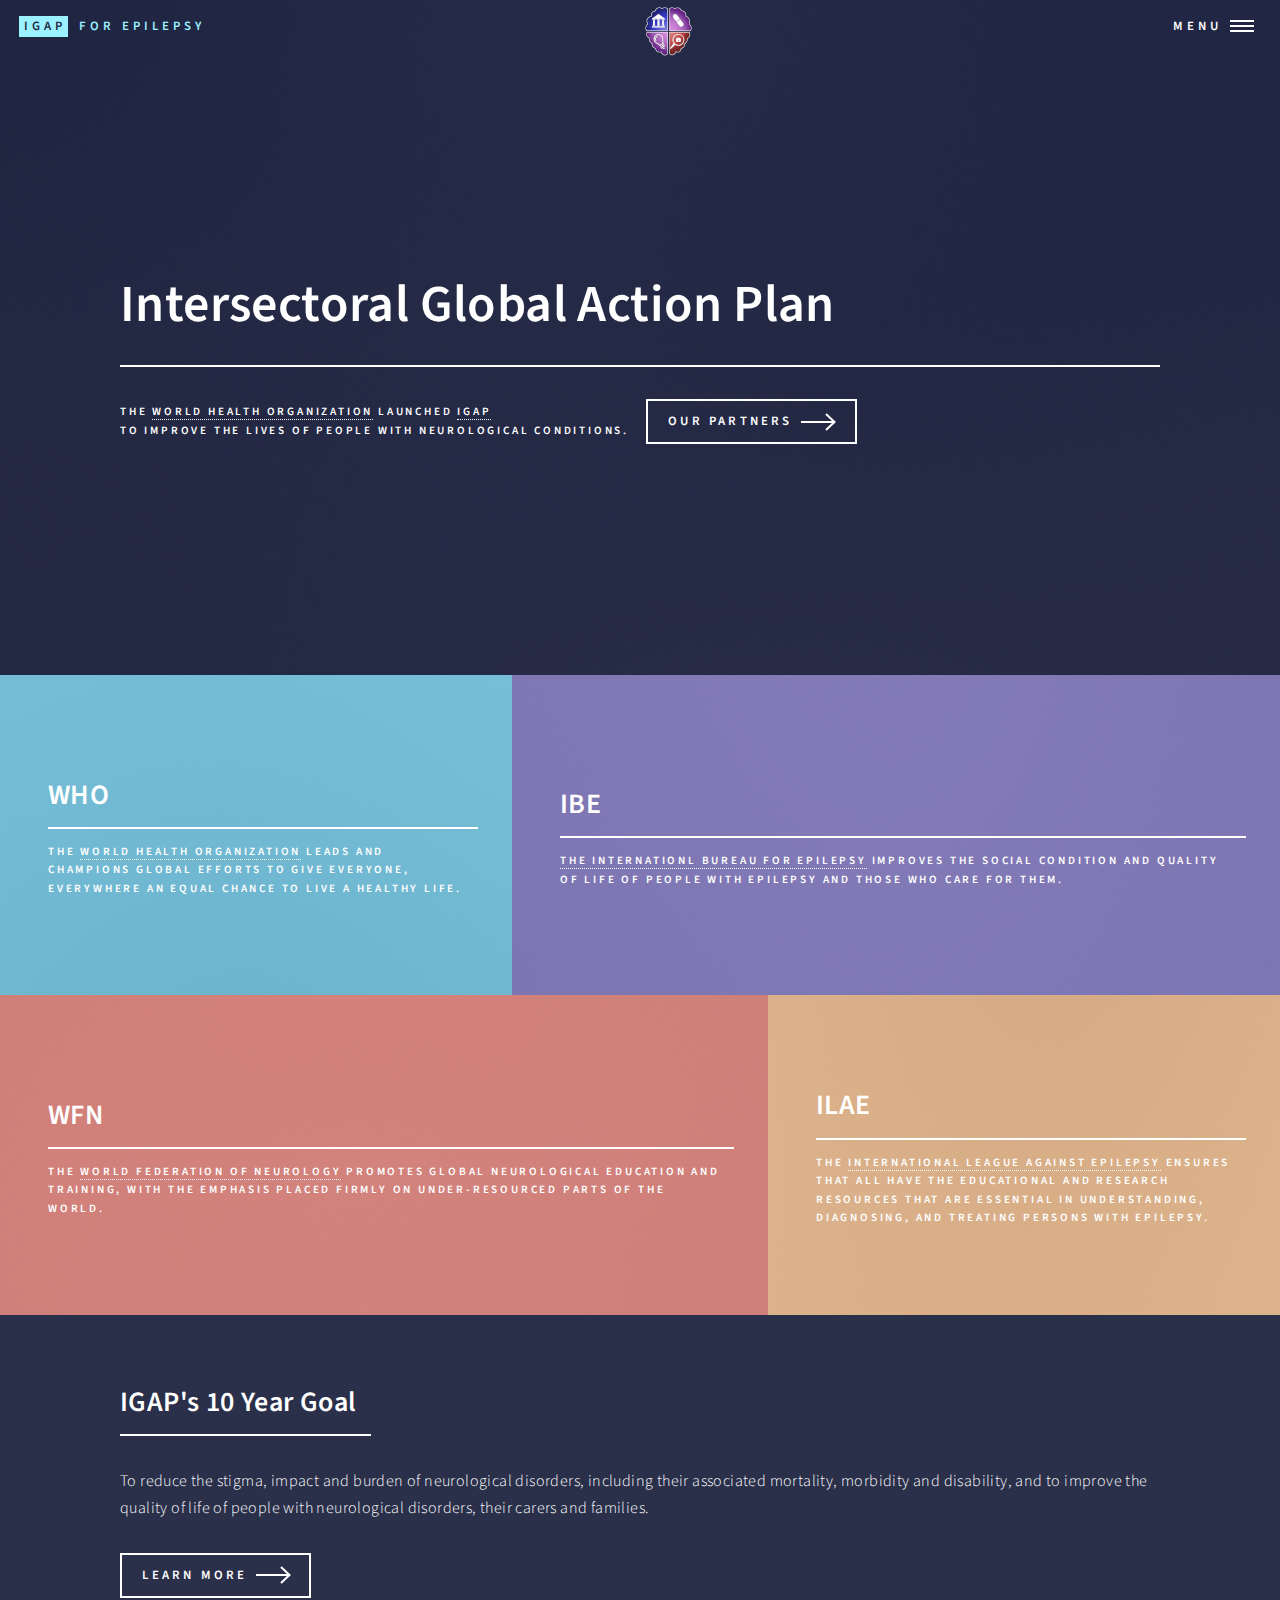
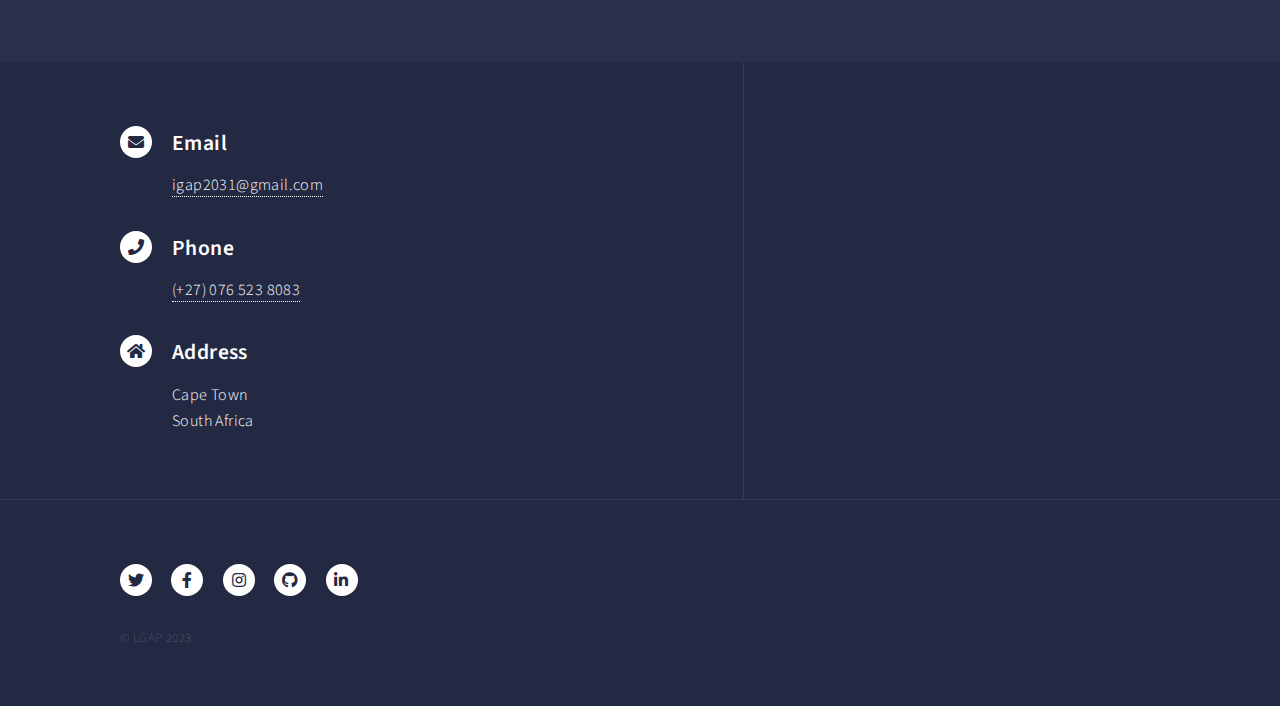
==== commit 0751575e: "content updates" ====
--- a/index.html
+++ b/index.html
@@ -15,6 +15,9 @@
 				<!-- Header -->
 					<header id="header" class="alt">
 						<a href="index.html" class="logo"><strong>IGAP</strong> <span>for Epilepsy</span></a>
+						<div style="text-align: center; padding:2px 0px; position: absolute; left: 50%;">
+							<img src="images/logo-60.png" width="60px" alt="lgap-logo" />	
+						</div>
 						<nav>
 							<a href="#menu">Menu</a>
 						</nav>
@@ -24,7 +27,7 @@
 					<nav id="menu">
 						<ul class="links">
 							<li><a href="index.html">Home</a></li>
-							<li><a href="landing.html">Partners</a></li>
+							<li><a href="landing.html">LGAP 10 Year Plan</a></li>
 							<!-- <li><a href="#">Generic</a></li>
 							<li><a href="elements.html">Elements</a></li> -->
 						</ul>
@@ -37,7 +40,7 @@
 								<h1>Intersectoral Global Action Plan</h1>
 							</header>
 							<div class="content">
-								<p>The <a href="https://www.who.int/">World Health Organization</a> launched IGAP<br/>
+								<p>The <a href="https://www.who.int/">World Health Organization</a> launched <a href="https://www.who.int/news/item/28-04-2022-draft-intersectoral-global-action-plan-on-epilepsy-and-other-neurological-disorders-2022-2031" target="_blank">IGAP</a><br/>
 									to improve the lives of people with Neurological conditions. </p>
 								<ul class="actions">
 									<li><a href="#one" class="button next scrolly">Our Partners</a></li>
@@ -57,7 +60,7 @@
 									</span>
 									<header class="major">
 										<h3><a href="landing.html" class="link">WHO</a></h3>
-										<p>The <a href="https://www.who.int/about" target="_blank">World Health Organization</a> leads and champions global efforts to give everyone, everywhere an equal chance to live a healthy life.</p>
+										<p>The <a href="https://www.who.int/about/governance/world-health-assembly/seventy-third-world-health-assembly" target="_blank">World Health Organization</a> leads and champions global efforts to give everyone, everywhere an equal chance to live a healthy life.</p>
 									</header>
 								</article>
 								<article>
@@ -66,7 +69,7 @@
 									</span>
 									<header class="major">
 										<h3><a href="landing.html" class="link">IBE</a></h3>
-										<p><a href="https://www.ibe-epilepsy.org/about/" target="_blank">The Internationl Bureau for Epilepsy</a> improves the social condition and quality of life of people with epilepsy and those who care for them.</p>
+										<p><a href="https://www.ibe-epilepsy.org/initiatives/global-advocacy/" target="_blank">The Internationl Bureau for Epilepsy</a> improves the social condition and quality of life of people with epilepsy and those who care for them.</p>
 									</header>
 								</article>
 								<article>
@@ -75,7 +78,7 @@
 									</span>
 									<header class="major">
 										<h3><a href="landing.html" class="link">WFN</a></h3>
-										<p>The <a href="https://wfneurology.org/about-us" target="_blank">World Federation of Neurology</a> promotes global neurological education and training, with the emphasis placed firmly on under-resourced parts of the world.</p>
+										<p>The <a href="https://wfneurology.org/activities/wfn-and-who/igap-strategic-objectives" target="_blank">World Federation of Neurology</a> promotes global neurological education and training, with the emphasis placed firmly on under-resourced parts of the world.</p>
 									</header>
 								</article>
 								<article>
@@ -84,12 +87,12 @@
 									</span>
 									<header class="major">
 										<h3><a href="landing.html" class="link">ILAE</a></h3>
-										<p>The <a href="https://www.ilae.org/about-ilae" target="blank">International League Against Epilepsy</a> ensures that all have the educational and research resources that are essential in understanding, diagnosing, and treating persons with epilepsy.
+										<p>The <a href="https://www.ilae.org/congresses/webinars/intersectoral-global-action-plan-on-epilepsy-and-other-neurological-disorders-what-s-next?amp;&amp;=amp%3B&fbclid=IwAR0j2Lh0LarWR8CMmOfjF1BZ6zl4n0AqS8VRq8g3BteXNdy5WmbooqPLF5c" target="blank">International League Against Epilepsy</a> ensures that all have the educational and research resources that are essential in understanding, diagnosing, and treating persons with epilepsy.
 
 										</p>
 									</header>
 								</article>
-								<article>
+								<!-- <article>
 									<span class="image">
 										<img src="images/pic05.jpg" alt="" />
 									</span>
@@ -106,7 +109,7 @@
 										<h3><a href="landing.html" class="link">ESA</a></h3>
 										<p><a href="https://epilepsy.org.za/about/" target="_blank">Epilepsy South Africa</a> the only organization offering specialised and comprehensive services to persons with and affected by epilepsy.</a></p>
 									</header>	
-								</article>
+								</article> -->
 							</section>
 
 						<!-- Two -->
@@ -149,16 +152,15 @@
 									<div class="contact-method">
 										<span class="icon solid alt fa-phone"></span>
 										<h3>Phone</h3>
-										<span>(+27) 076 523 8083</span>
+										<span><a href="tel:+27765238083">(+27) 076 523 8083</a></span>
 									</div>
 								</section>
 								<section>
 									<div class="contact-method">
 										<span class="icon solid alt fa-home"></span>
 										<h3>Address</h3>
-										<span>Cotte &amp; Govan Mbeki Rd<br />
-										Wetton, Cape Town<br />
-										South Africa</span><br/>
+										<span>Cape Town<br />
+											South Africa</span><br/>
 
 										
 									</div>
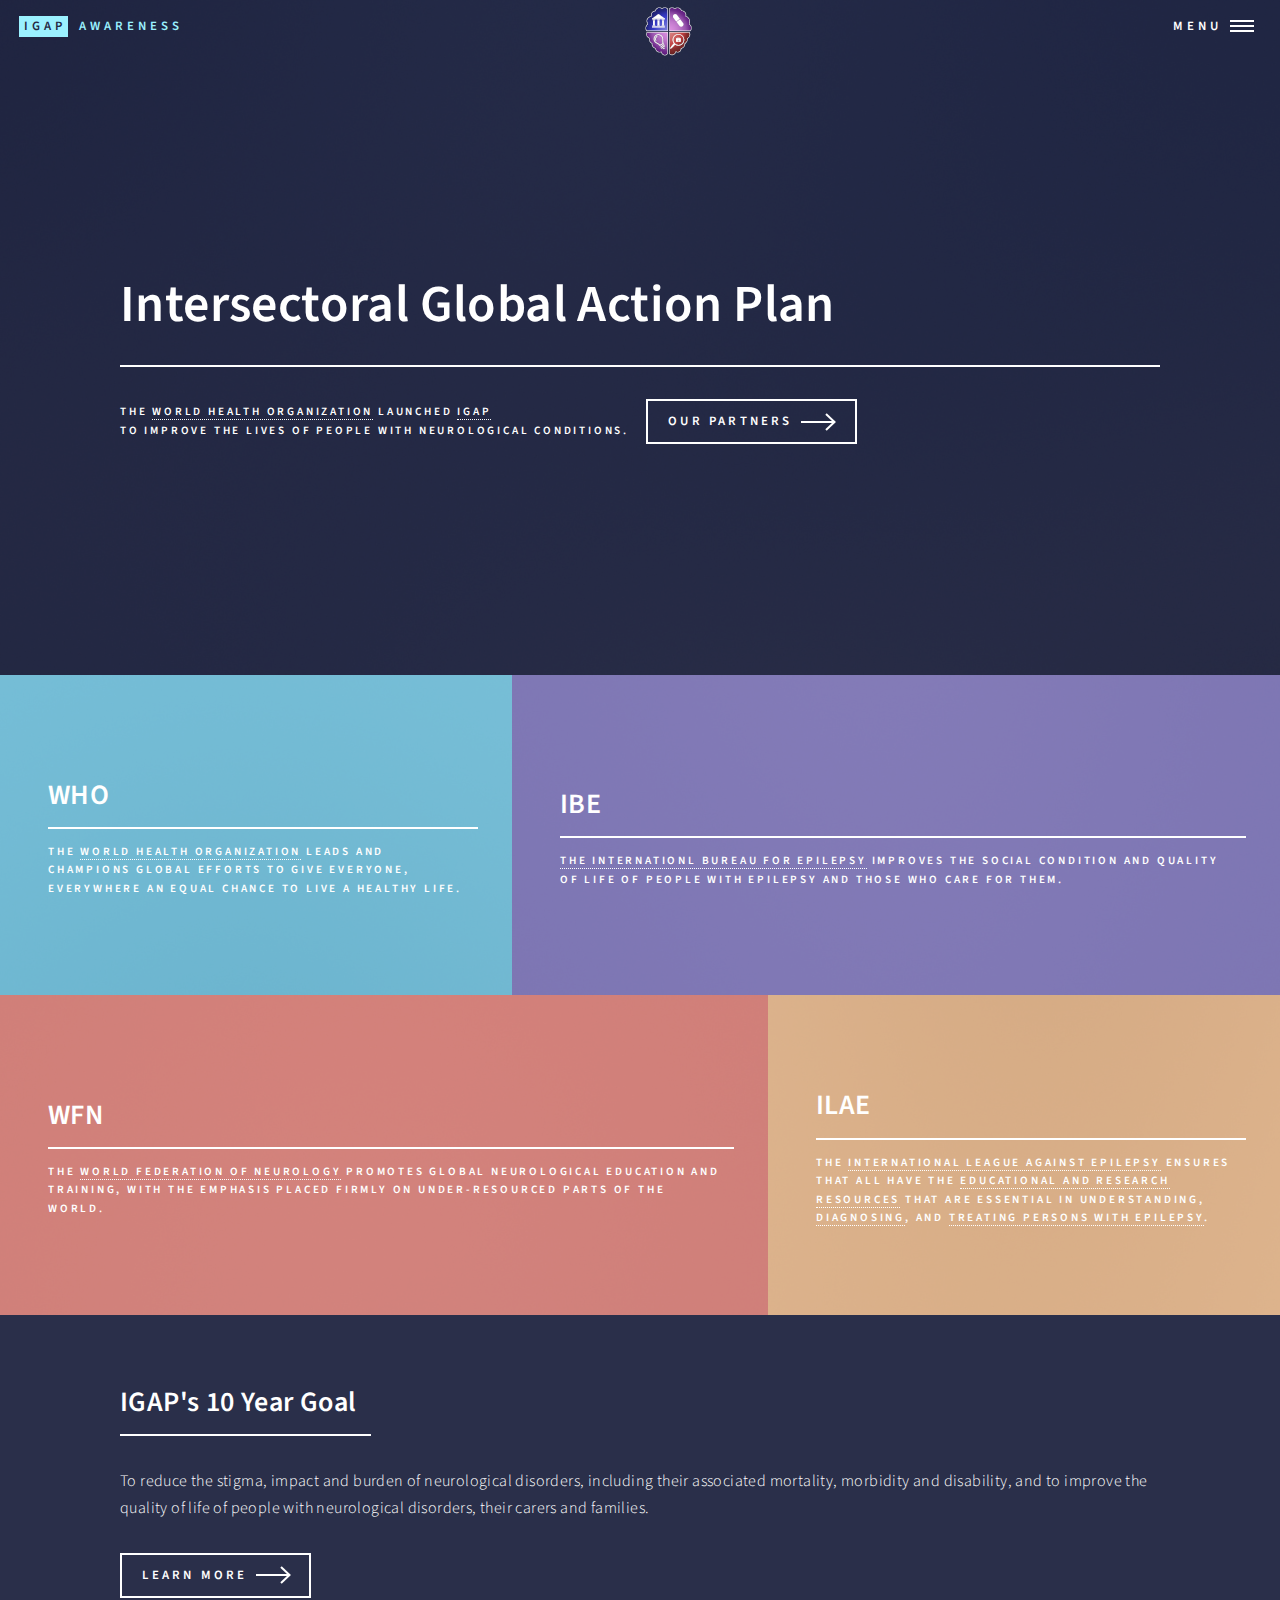
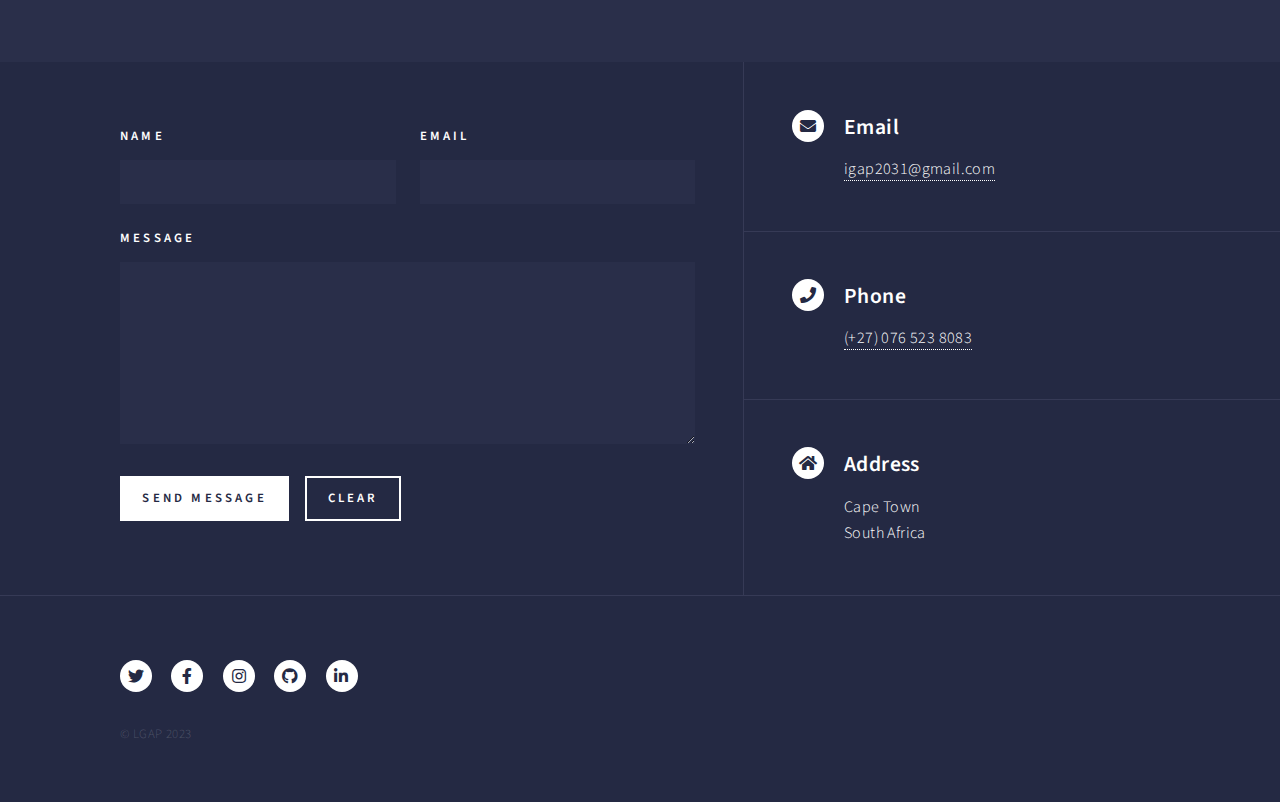
==== commit 55fcbe43: "new pages" ====
--- a/index.html
+++ b/index.html
@@ -14,7 +14,7 @@
 
 				<!-- Header -->
 					<header id="header" class="alt">
-						<a href="index.html" class="logo"><strong>IGAP</strong> <span>for Epilepsy</span></a>
+						<a href="index.html" class="logo"><strong>IGAP</strong> <span>Awareness</span></a>
 						<div style="text-align: center; padding:2px 0px; position: absolute; left: 50%;">
 							<img src="images/logo-60.png" width="60px" alt="lgap-logo" />	
 						</div>
@@ -27,7 +27,15 @@
 					<nav id="menu">
 						<ul class="links">
 							<li><a href="index.html">Home</a></li>
-							<li><a href="landing.html">LGAP 10 Year Plan</a></li>
+							<li><a href="landing.html">IGAP 10 Year Plan</a></li>
+							<li><a href="about.html">About us</a></li>
+							<li><a href="#">Contact us</a></li>
+							<li><a href="#">Get Involved</a></li>
+							<li><a href="#">Neurological Disorders</a></li>
+							<li><a href="#">Resources</a></li>
+							<li><a href="#">FAQ</a></li>
+							<li><a href="surveys.html">Survey</a></li>
+							<li><a href="#">Your Stories</a></li> 
 							<!-- <li><a href="#">Generic</a></li>
 							<li><a href="elements.html">Elements</a></li> -->
 						</ul>
@@ -40,7 +48,7 @@
 								<h1>Intersectoral Global Action Plan</h1>
 							</header>
 							<div class="content">
-								<p>The <a href="https://www.who.int/">World Health Organization</a> launched <a href="https://www.who.int/news/item/28-04-2022-draft-intersectoral-global-action-plan-on-epilepsy-and-other-neurological-disorders-2022-2031" target="_blank">IGAP</a><br/>
+								<p>The <a href="https://www.who.int/about/governance/world-health-assembly/the-who-and-the-wha-an-explainer" target="_blank">World Health Organization</a> launched <a href="https://www.who.int/news/item/28-04-2022-draft-intersectoral-global-action-plan-on-epilepsy-and-other-neurological-disorders-2022-2031" target="_blank">IGAP</a><br/>
 									to improve the lives of people with Neurological conditions. </p>
 								<ul class="actions">
 									<li><a href="#one" class="button next scrolly">Our Partners</a></li>
@@ -87,7 +95,7 @@
 									</span>
 									<header class="major">
 										<h3><a href="landing.html" class="link">ILAE</a></h3>
-										<p>The <a href="https://www.ilae.org/congresses/webinars/intersectoral-global-action-plan-on-epilepsy-and-other-neurological-disorders-what-s-next?amp;&amp;=amp%3B&fbclid=IwAR0j2Lh0LarWR8CMmOfjF1BZ6zl4n0AqS8VRq8g3BteXNdy5WmbooqPLF5c" target="blank">International League Against Epilepsy</a> ensures that all have the educational and research resources that are essential in understanding, diagnosing, and treating persons with epilepsy.
+										<p>The <a href="https://www.ilae.org/congresses/webinars/intersectoral-global-action-plan-on-epilepsy-and-other-neurological-disorders-what-s-next?amp;&amp;=amp%3B&fbclid=IwAR0j2Lh0LarWR8CMmOfjF1BZ6zl4n0AqS8VRq8g3BteXNdy5WmbooqPLF5c" target="blank">International League Against Epilepsy</a> ensures that all have the <a href="https://www.ilae.org/education" target="_blank">educational and research resources</a> that are essential in understanding, <a href="https://www.ilae.org/education/diagnostic-manual" target="_blank">diagnosing</a>, and <a href="https://www.ilae.org/education/new-primary-care-curriculum" target="_blank">treating persons with epilepsy</a>.
 
 										</p>
 									</header>
@@ -141,6 +149,28 @@
 					<section id="contact">
 						<div class="inner">
 							<section>
+								<form method="post" action="#">
+									<div class="fields">
+										<div class="field half">
+											<label for="name">Name</label>
+											<input type="text" name="name" id="name" />
+										</div>
+										<div class="field half">
+											<label for="email">Email</label>
+											<input type="text" name="email" id="email" />
+										</div>
+										<div class="field">
+											<label for="message">Message</label>
+											<textarea name="message" id="message" rows="6"></textarea>
+										</div>
+									</div>
+									<ul class="actions">
+										<li><input type="submit" value="Send Message" class="primary" /></li>
+										<li><input type="reset" value="Clear" /></li>
+									</ul>
+								</form>
+							</section>
+							<section class="split">
 								<section>
 									<div class="contact-method">
 										<span class="icon solid alt fa-envelope"></span>
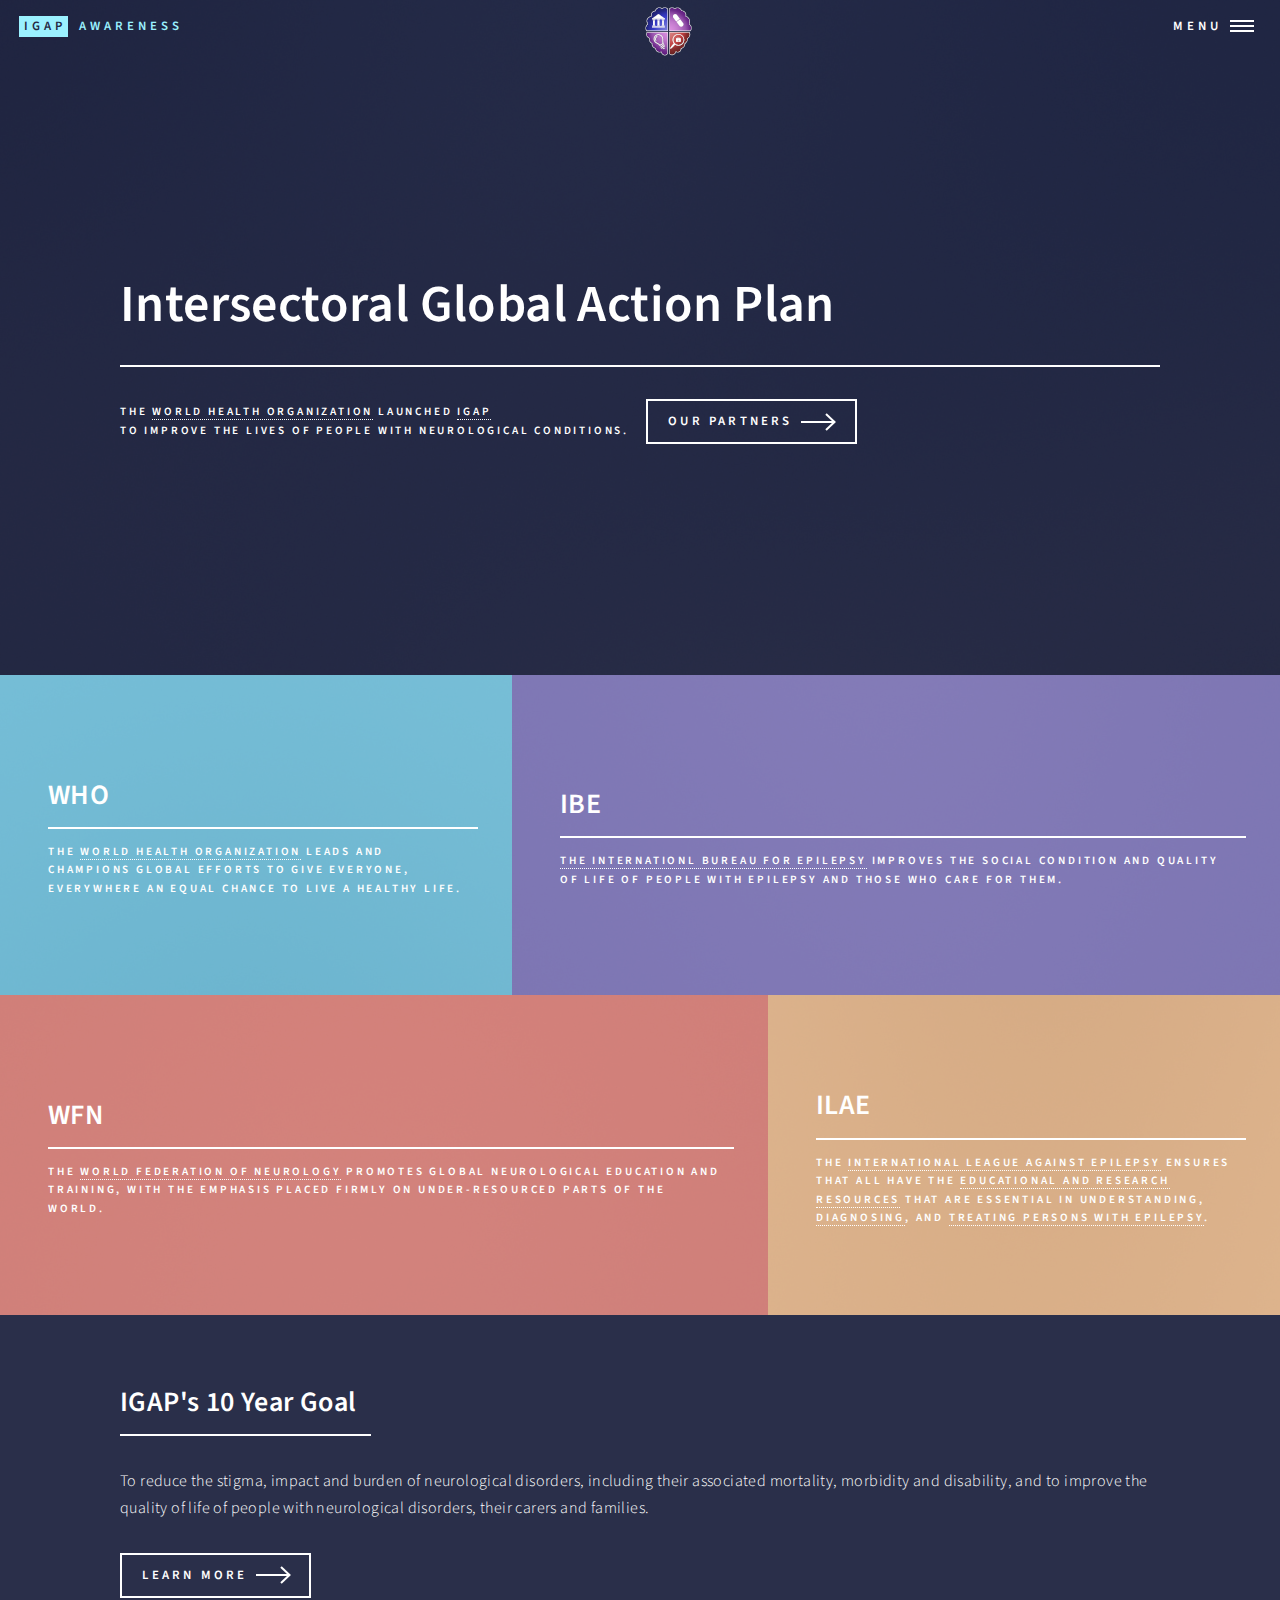
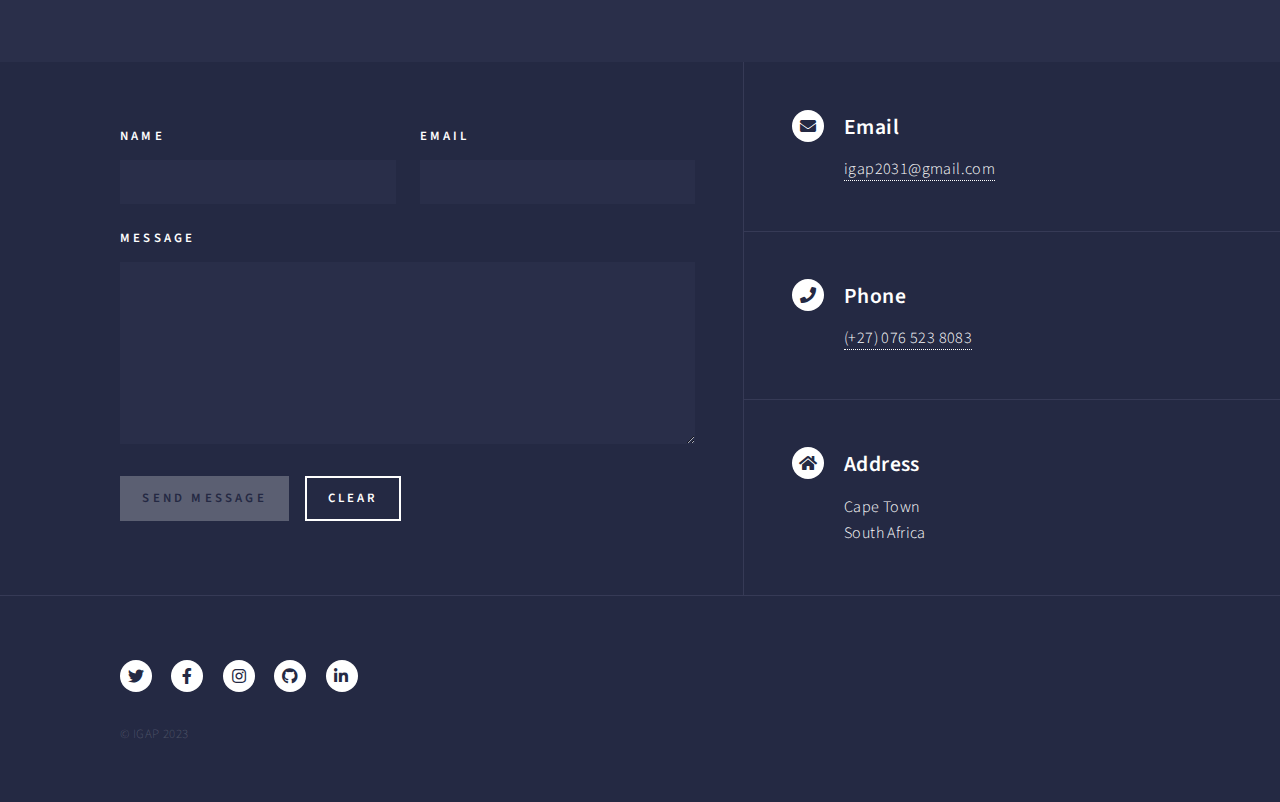
==== commit 66fe7231: "new pages" ====
--- a/index.html
+++ b/index.html
@@ -1,7 +1,7 @@
 <!DOCTYPE HTML>
 <html>
 	<head>
-		<title>IGAP for Epilepsy</title>
+		<title>IGAP Awareness</title>
 		<meta charset="utf-8" />
 		<meta name="viewport" content="width=device-width, initial-scale=1, user-scalable=no" />
 		<link rel="stylesheet" href="assets/css/main.css" />
@@ -14,7 +14,7 @@
 
 				<!-- Header -->
 					<header id="header" class="alt">
-						<a href="index.html" class="logo"><strong>IGAP</strong> <span>Awareness</span></a>
+						<a href="index.html" class="logo" title="Intersectoral Global Action Plan Awareness"><strong>IGAP</strong>  <span>Awareness</span></a>
 						<div style="text-align: center; padding:2px 0px; position: absolute; left: 50%;">
 							<img src="images/logo-60.png" width="60px" alt="lgap-logo" />	
 						</div>
@@ -31,13 +31,11 @@
 							<li><a href="about.html">About us</a></li>
 							<li><a href="#">Contact us</a></li>
 							<li><a href="#">Get Involved</a></li>
-							<li><a href="#">Neurological Disorders</a></li>
+							<li><a href="disorders.html">Neurological Disorders</a></li>
 							<li><a href="#">Resources</a></li>
 							<li><a href="#">FAQ</a></li>
 							<li><a href="surveys.html">Survey</a></li>
 							<li><a href="#">Your Stories</a></li> 
-							<!-- <li><a href="#">Generic</a></li>
-							<li><a href="elements.html">Elements</a></li> -->
 						</ul>
 					</nav>
 
@@ -48,7 +46,7 @@
 								<h1>Intersectoral Global Action Plan</h1>
 							</header>
 							<div class="content">
-								<p>The <a href="https://www.who.int/about/governance/world-health-assembly/the-who-and-the-wha-an-explainer" target="_blank">World Health Organization</a> launched <a href="https://www.who.int/news/item/28-04-2022-draft-intersectoral-global-action-plan-on-epilepsy-and-other-neurological-disorders-2022-2031" target="_blank">IGAP</a><br/>
+								<p>The <a href="https://www.who.int/publications/i/item/9789240076624" target="_blank">World Health Organization</a> launched <a href="https://www.who.int/news/item/28-04-2022-draft-intersectoral-global-action-plan-on-epilepsy-and-other-neurological-disorders-2022-2031" target="_blank">IGAP</a><br/>
 									to improve the lives of people with Neurological conditions. </p>
 								<ul class="actions">
 									<li><a href="#one" class="button next scrolly">Our Partners</a></li>
@@ -100,24 +98,6 @@
 										</p>
 									</header>
 								</article>
-								<!-- <article>
-									<span class="image">
-										<img src="images/pic05.jpg" alt="" />
-									</span>
-									<header class="major">
-										<h3><a href="landing.html" class="link">BAND</a></h3>
-										<p>The <a href="https://bandfdn.org/about/" target="_blank">Band Foundation</a> is a US-based private family foundation that makes grants in support of nature conservation and epilepsy care.</a></p>
-									</header>
-								</article>
-								<article>
-									<span class="image">
-										<img src="images/pic03.jpg" alt="" />
-									</span>
-									<header class="major">
-										<h3><a href="landing.html" class="link">ESA</a></h3>
-										<p><a href="https://epilepsy.org.za/about/" target="_blank">Epilepsy South Africa</a> the only organization offering specialised and comprehensive services to persons with and affected by epilepsy.</a></p>
-									</header>	
-								</article> -->
 							</section>
 
 						<!-- Two -->
@@ -165,7 +145,7 @@
 										</div>
 									</div>
 									<ul class="actions">
-										<li><input type="submit" value="Send Message" class="primary" /></li>
+										<li><input type="submit" disabled value="Send Message" class="primary" /></li>
 										<li><input type="reset" value="Clear" /></li>
 									</ul>
 								</form>
@@ -210,7 +190,7 @@
 								<li><a href="#" class="icon brands alt fa-linkedin-in"><span class="label">LinkedIn</span></a></li>
 							</ul>
 							<ul class="copyright">
-								<li>&copy; LGAP 2023</li>
+								<li>&copy; IGAP 2023</li>
 							</ul>
 						</div>
 					</footer>
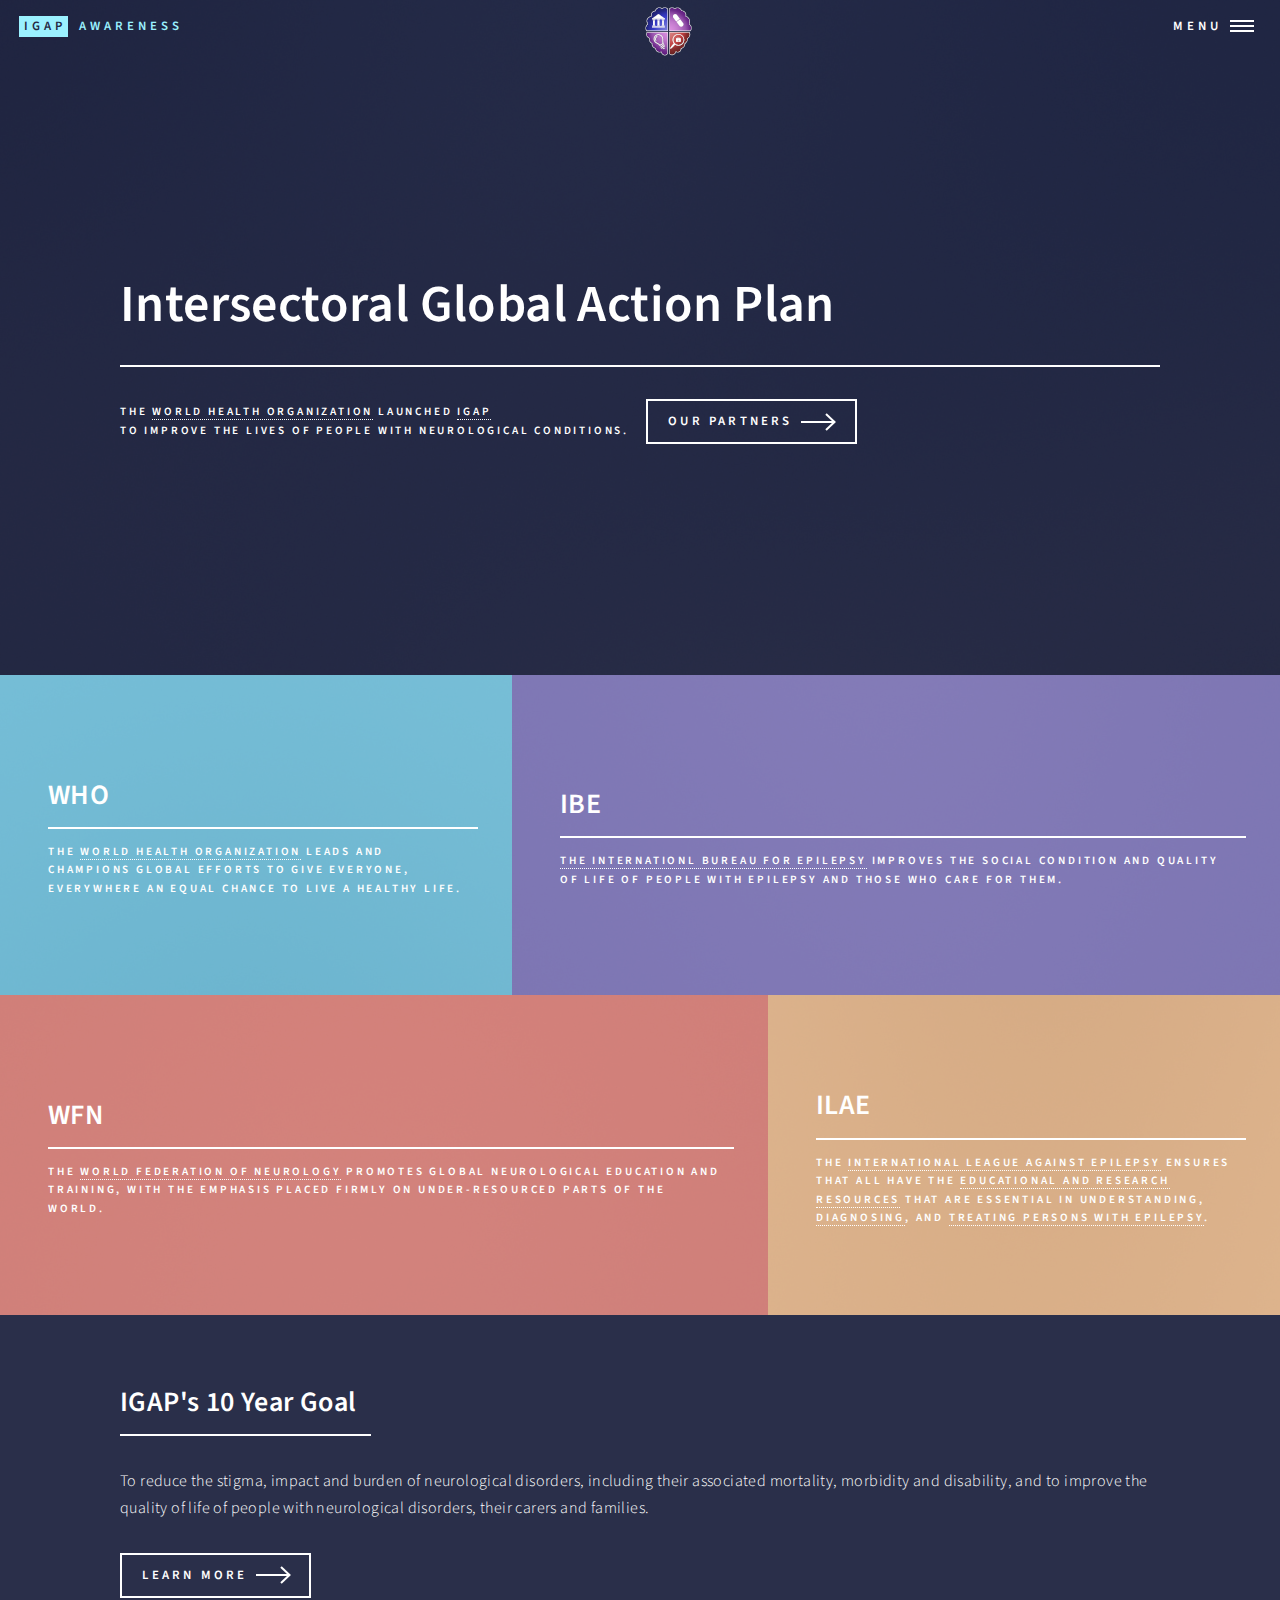
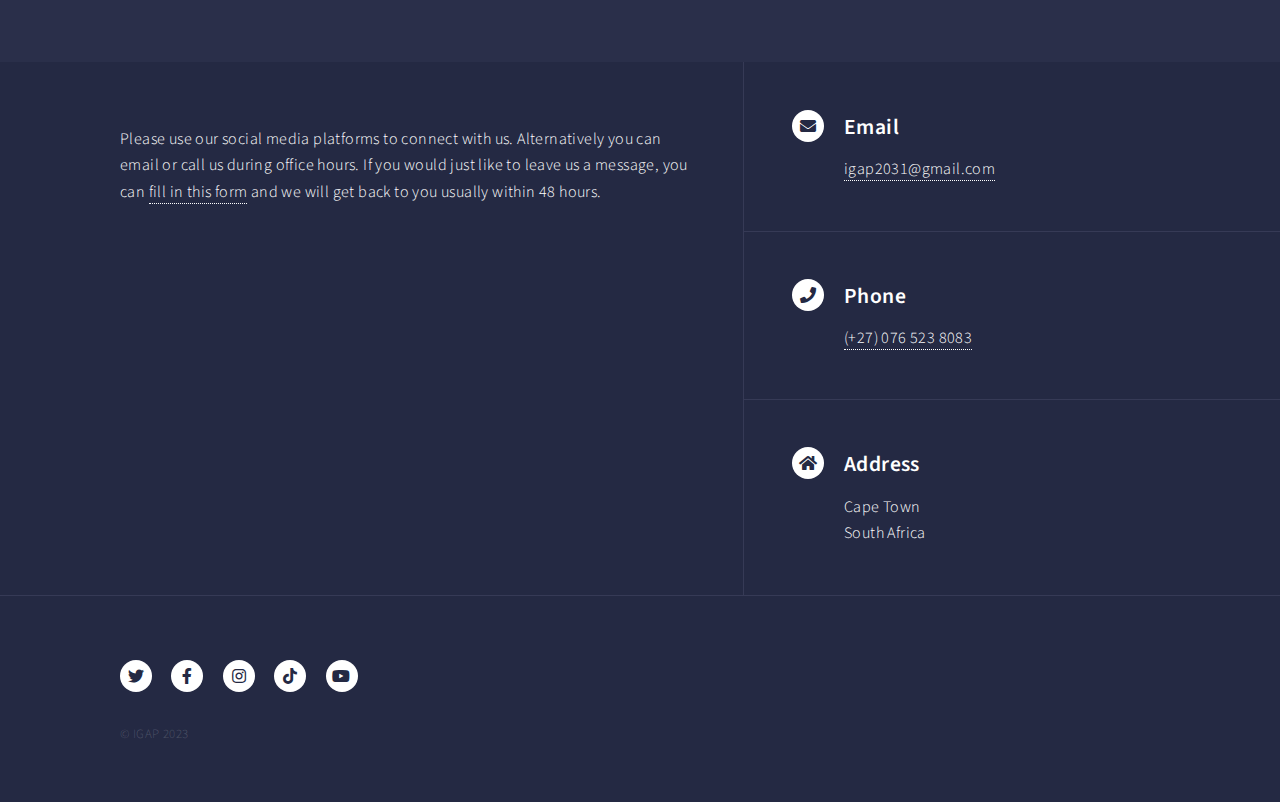
==== commit dd700c73: "beep" ====
--- a/index.html
+++ b/index.html
@@ -15,7 +15,7 @@
 				<!-- Header -->
 					<header id="header" class="alt">
 						<a href="index.html" class="logo" title="Intersectoral Global Action Plan Awareness"><strong>IGAP</strong>  <span>Awareness</span></a>
-						<div style="text-align: center; padding:2px 0px; position: absolute; left: 50%;">
+						<div class="igap-logo">
 							<img src="images/logo-60.png" width="60px" alt="lgap-logo" />	
 						</div>
 						<nav>
@@ -24,20 +24,18 @@
 					</header>
 
 				<!-- Menu -->
-					<nav id="menu">
-						<ul class="links">
-							<li><a href="index.html">Home</a></li>
-							<li><a href="landing.html">IGAP 10 Year Plan</a></li>
-							<li><a href="about.html">About us</a></li>
-							<li><a href="#">Contact us</a></li>
-							<li><a href="#">Get Involved</a></li>
-							<li><a href="disorders.html">Neurological Disorders</a></li>
-							<li><a href="#">Resources</a></li>
-							<li><a href="#">FAQ</a></li>
-							<li><a href="surveys.html">Survey</a></li>
-							<li><a href="#">Your Stories</a></li> 
-						</ul>
-					</nav>
+				<nav id="menu">
+					<ul class="links">
+						<li><a href="index.html">Home</a></li>
+						<li><a href="landing.html">IGAP 10 Year Plan</a></li>
+						<li><a href="about.html">About us</a></li>
+						<li><a href="disorders.html">Neurological Disorders</a></li>
+						<li><a href="resources.html">Resources</a></li>
+						<li><a href="faq.html">FAQ</a></li>
+						<li><a href="surveys.html">Survey</a></li>
+						<li><a href="stories.html">Your Stories</a></li> 
+					</ul>
+				</nav>
 
 				<!-- Banner -->
 					<section id="banner" class="major">
@@ -125,86 +123,68 @@
 
 					</div>
 
-				<!-- Contact -->
-					<section id="contact">
-						<div class="inner">
-							<section>
-								<form method="post" action="#">
-									<div class="fields">
-										<div class="field half">
-											<label for="name">Name</label>
-											<input type="text" name="name" id="name" />
-										</div>
-										<div class="field half">
-											<label for="email">Email</label>
-											<input type="text" name="email" id="email" />
-										</div>
-										<div class="field">
-											<label for="message">Message</label>
-											<textarea name="message" id="message" rows="6"></textarea>
-										</div>
-									</div>
-									<ul class="actions">
-										<li><input type="submit" disabled value="Send Message" class="primary" /></li>
-										<li><input type="reset" value="Clear" /></li>
-									</ul>
-								</form>
-							</section>
-							<section class="split">
-								<section>
-									<div class="contact-method">
-										<span class="icon solid alt fa-envelope"></span>
-										<h3>Email</h3>
-										<a href="mailto:igap2031@gmail.com">igap2031@gmail.com</a>
-									</div>
-								</section>
-								<section>
-									<div class="contact-method">
-										<span class="icon solid alt fa-phone"></span>
-										<h3>Phone</h3>
-										<span><a href="tel:+27765238083">(+27) 076 523 8083</a></span>
-									</div>
-								</section>
-								<section>
-									<div class="contact-method">
-										<span class="icon solid alt fa-home"></span>
-										<h3>Address</h3>
-										<span>Cape Town<br />
-											South Africa</span><br/>
+<!-- Contact -->
+<section id="contact">
+	<div class="inner">
+		<section>
+			Please use our social media platforms to connect with us. Alternatively you can email or call us during office hours.
+			If you would just like to leave us a message, you can <a href="https://forms.gle/4BxYPmVvMBqozMMv9" target="_blank">fill in this form</a> and we will get back to you usually within 48 hours.
+		</section>
+		<section class="split">
+			<section>
+				<div class="contact-method">
+					<span class="icon solid alt fa-envelope"></span>
+					<h3>Email</h3>
+					<a href="mailto:igap2031@gmail.com">igap2031@gmail.com</a>
+				</div>
+			</section>
+			<section>
+				<div class="contact-method">
+					<span class="icon solid alt fa-phone"></span>
+					<h3>Phone</h3>
+					<span><a href="tel:+27765238083">(+27) 076 523 8083</a></span>
+				</div>
+			</section>
+			<section>
+				<div class="contact-method">
+					<span class="icon solid alt fa-home"></span>
+					<h3>Address</h3>
+					<span>Cape Town<br />
+						South Africa</span><br/>
 
-										
-									</div>
-								</section>
-							</section>
-						</div>
-					</section>
+					
+				</div>
+			</section>
+		</section>
+	</div>
+</section>
 
-				<!-- Footer -->
-					<footer id="footer">
-						<div class="inner">
-							<ul class="icons">
-								<li><a href="#" class="icon brands alt fa-twitter"><span class="label">Twitter</span></a></li>
-								<li><a href="#" class="icon brands alt fa-facebook-f"><span class="label">Facebook</span></a></li>
-								<li><a href="#" class="icon brands alt fa-instagram"><span class="label">Instagram</span></a></li>
-								<li><a href="#" class="icon brands alt fa-github"><span class="label">GitHub</span></a></li>
-								<li><a href="#" class="icon brands alt fa-linkedin-in"><span class="label">LinkedIn</span></a></li>
-							</ul>
-							<ul class="copyright">
-								<li>&copy; IGAP 2023</li>
-							</ul>
-						</div>
-					</footer>
+<!-- Footer -->
+<footer id="footer">
+	<div class="inner">
+		<ul class="icons">
+			<li><a href="https://twitter.com/igap_awareness" target="_blank" class="icon brands alt fa-twitter"><span class="label">Twitter</span></a></li>
+			<li><a href="https://www.facebook.com/people/IGAP-Awareness/61550295473681/" target="_blank" class="icon brands alt fa-facebook-f"><span class="label">Facebook</span></a></li>
+			<li><a href="https://www.instagram.com/igap.awareness/" target="_blank" class="icon brands alt fa-instagram"><span class="label">Instagram</span></a></li>
+			<li><a href="https://www.tiktok.com/@igapawareness2031" target="_blank" class="icon brands alt fa-tiktok"><span class="label">TikTok</span></a></li>
+			<li><a href="https://www.youtube.com/@igapawareness" target="_blank" class="icon brands alt fa-youtube"><span class="label">YouTube</span></a></li>
+		</ul>
+		<ul class="copyright">
+			<li>&copy; IGAP 2023</li>
+		</ul>
+	</div>
+</footer>
 
-			</div>
+</div>
 
-		<!-- Scripts -->
-			<script src="assets/js/jquery.min.js"></script>
-			<script src="assets/js/jquery.scrolly.min.js"></script>
-			<script src="assets/js/jquery.scrollex.min.js"></script>
-			<script src="assets/js/browser.min.js"></script>
-			<script src="assets/js/breakpoints.min.js"></script>
-			<script src="assets/js/util.js"></script>
-			<script src="assets/js/main.js"></script>
+<!-- Scripts -->
+<script src="assets/js/jquery.min.js"></script>
+<script src="assets/js/jquery.scrolly.min.js"></script>
+<script src="assets/js/jquery.scrollex.min.js"></script>
+<script src="assets/js/browser.min.js"></script>
+<script src="assets/js/breakpoints.min.js"></script>
+<script src="assets/js/util.js"></script>
+<script src="assets/js/main.js"></script>
 
-	</body>
+</body>
 </html>--- a/assets/css/main.css
+++ b/assets/css/main.css
@@ -1,10 +1,10 @@
 @import url(fontawesome-all.min.css);
 @import url("https://fonts.googleapis.com/css?family=Source+Sans+Pro:300,300italic,600,600italic");
 
-/*
-	Forty by HTML5 UP
-	html5up.net | @ajlkn
-	Free for personal and commercial use under the CCA 3.0 license (html5up.net/license)
+/*
+	Forty by HTML5 UP
+	html5up.net | @ajlkn
+	Free for personal and commercial use under the CCA 3.0 license (html5up.net/license)
 */
 
 html, body, div, span, applet, object,
@@ -82,7 +82,19 @@
 		-ms-overflow-style: scrollbar;
 	}
 
+	.igap-logo {
+		text-align: center; 
+		padding:2px 0px; 
+		position: absolute; 
+		left: 50%;
+	}
+
 	@media screen and (max-width: 480px) {
+
+		.igap-logo img {
+			width: 42px;
+			margin-top: -2px;
+		}
 
 		html, body {
 			min-width: 320px;
